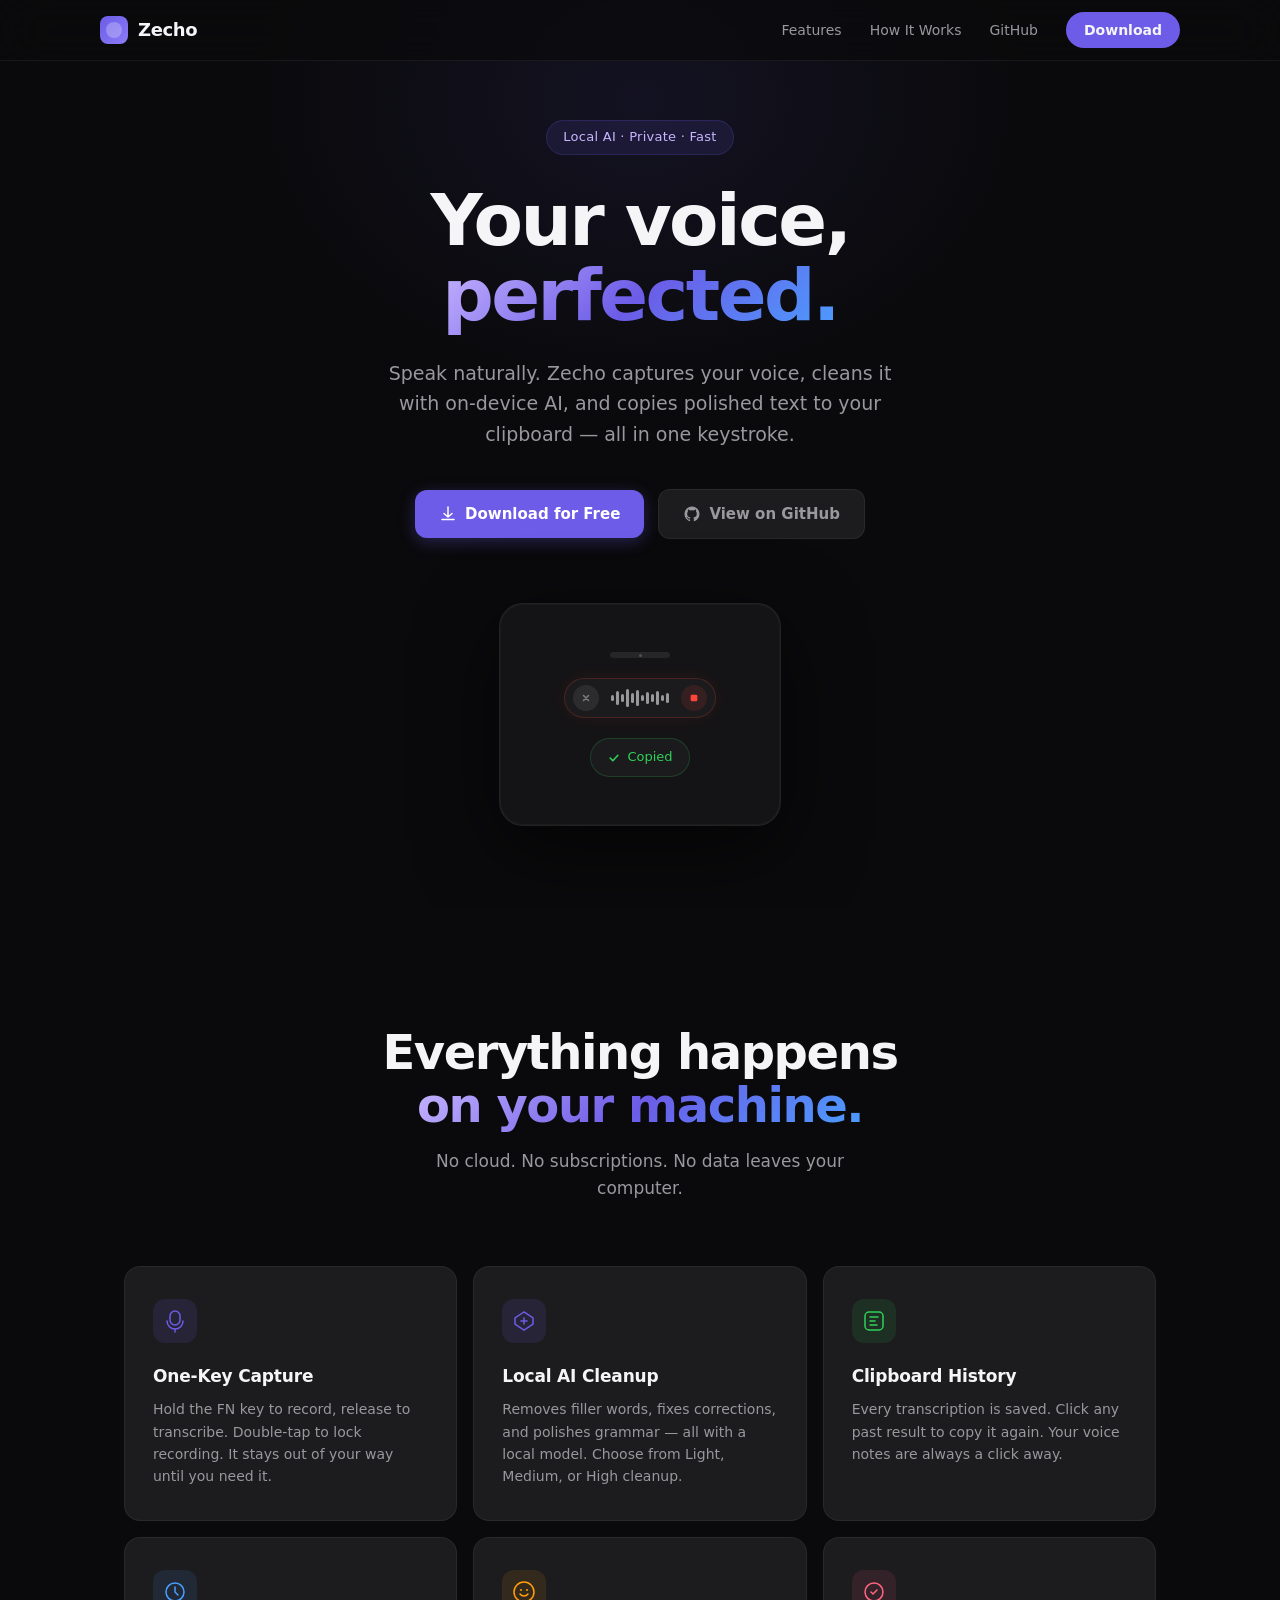
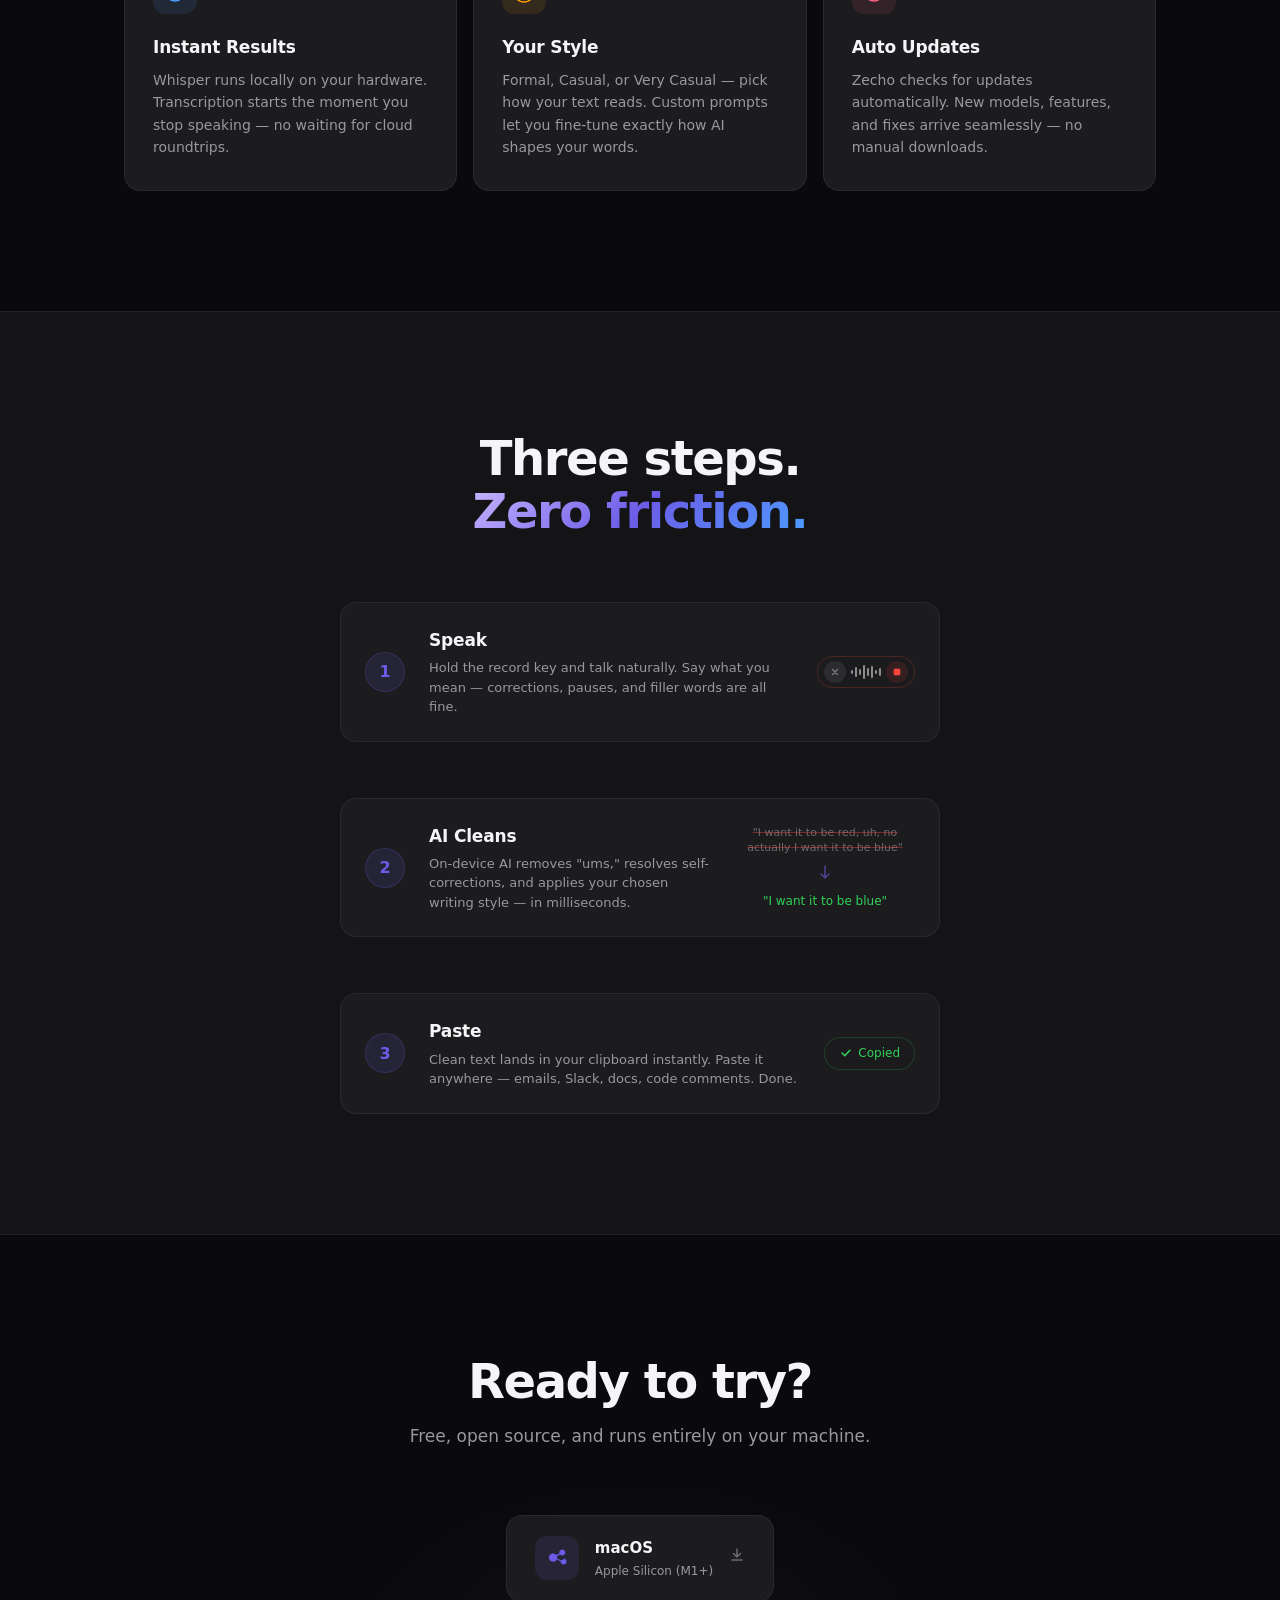
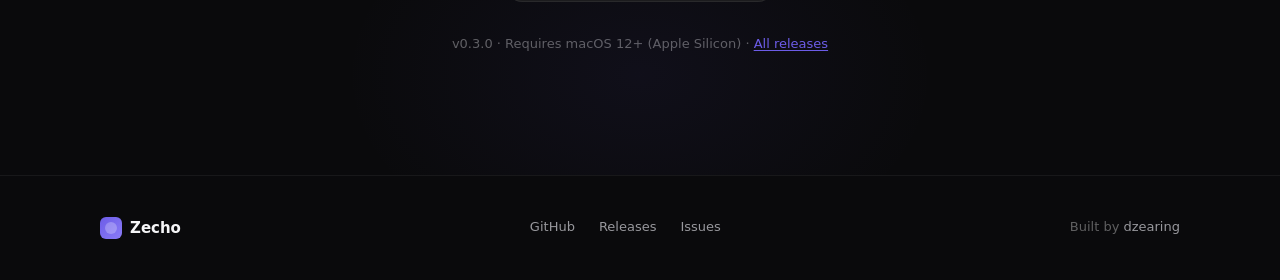
==== docs/index.html @ 51982359 "Update homepage to v0.3.0" ====
<!DOCTYPE html>
<html lang="en">
<head>
  <meta charset="UTF-8" />
  <meta name="viewport" content="width=device-width, initial-scale=1.0" />
  <title>Zecho — Voice to Clipboard, Instantly</title>
  <meta name="description" content="Speak naturally. Zecho captures your voice, cleans it with local AI, and copies polished text to your clipboard — all in one keystroke." />
  <link rel="stylesheet" href="styles.css" />
</head>
<body>
  <!-- ── Nav ── -->
  <nav>
    <div class="nav-inner">
      <a href="#" class="logo">
        <div class="logo-mark"></div>
        <span>Zecho</span>
      </a>
      <div class="nav-links">
        <a href="#features">Features</a>
        <a href="#how-it-works">How It Works</a>
        <a href="https://github.com/dzearing/zecho" target="_blank" rel="noopener">GitHub</a>
        <a href="#download" class="nav-cta">Download</a>
      </div>
    </div>
  </nav>

  <!-- ── Hero ── -->
  <section class="hero">
    <div class="hero-glow"></div>
    <div class="hero-content">
      <div class="badge">Local AI &middot; Private &middot; Fast</div>
      <h1>Your voice,<br /><span class="gradient-text">perfected.</span></h1>
      <p class="hero-sub">
        Speak naturally. Zecho captures your voice, cleans it with on-device AI,
        and copies polished text to your clipboard — all in one keystroke.
      </p>
      <div class="hero-actions">
        <a href="#download" class="btn btn-primary">
          <svg width="18" height="18" viewBox="0 0 18 18" fill="none">
            <path d="M9 2v10m0 0L5 8.5M9 12l4-3.5M3 14.5h12" stroke="currentColor" stroke-width="1.5" stroke-linecap="round" stroke-linejoin="round"/>
          </svg>
          Download for Free
        </a>
        <a href="https://github.com/dzearing/zecho" target="_blank" rel="noopener" class="btn btn-secondary">
          <svg width="18" height="18" viewBox="0 0 18 18" fill="none">
            <path d="M9 1.5C4.86 1.5 1.5 4.86 1.5 9c0 3.31 2.15 6.13 5.13 7.12.37.07.51-.16.51-.36v-1.26c-2.09.45-2.53-1.01-2.53-1.01-.34-.87-.83-1.1-.83-1.1-.68-.46.05-.45.05-.45.75.05 1.15.77 1.15.77.67 1.14 1.75.81 2.17.62.07-.48.26-.81.47-.99-1.67-.19-3.42-.83-3.42-3.71 0-.82.29-1.49.77-2.01-.08-.19-.33-.95.07-1.99 0 0 .63-.2 2.06.77a7.17 7.17 0 013.74 0c1.43-.97 2.06-.77 2.06-.77.4 1.04.15 1.8.07 1.99.48.52.77 1.19.77 2.01 0 2.89-1.76 3.52-3.43 3.71.27.23.51.69.51 1.39v2.07c0 .2.14.43.51.36A7.5 7.5 0 0016.5 9c0-4.14-3.36-7.5-7.5-7.5z" fill="currentColor"/>
          </svg>
          View on GitHub
        </a>
      </div>
    </div>

    <!-- App mockup -->
    <div class="hero-mockup">
      <div class="mockup-window">
        <div class="mockup-content">
          <div class="mockup-pill mockup-idle">
            <div class="mockup-dot"></div>
          </div>
          <div class="mockup-pill mockup-recording">
            <div class="mockup-cancel">
              <svg width="10" height="10" viewBox="0 0 14 14" fill="none">
                <path d="M3.5 3.5L10.5 10.5M10.5 3.5L3.5 10.5" stroke="currentColor" stroke-width="2" stroke-linecap="round"/>
              </svg>
            </div>
            <div class="mockup-waveform">
              <span></span><span></span><span></span><span></span><span></span>
              <span></span><span></span><span></span><span></span><span></span>
              <span></span><span></span>
            </div>
            <div class="mockup-stop">
              <svg width="8" height="8" viewBox="0 0 12 12" fill="none">
                <rect x="1" y="1" width="10" height="10" rx="2" fill="currentColor"/>
              </svg>
            </div>
          </div>
          <div class="mockup-pill mockup-done">
            <svg width="14" height="14" viewBox="0 0 18 18" fill="none">
              <path d="M4 9L7.5 12.5L14 5.5" stroke="currentColor" stroke-width="2" stroke-linecap="round" stroke-linejoin="round"/>
            </svg>
            <span>Copied</span>
          </div>
        </div>
      </div>
    </div>
  </section>

  <!-- ── Features ── -->
  <section class="features" id="features">
    <div class="section-inner">
      <div class="section-header">
        <h2>Everything happens<br /><span class="gradient-text">on your machine.</span></h2>
        <p>No cloud. No subscriptions. No data leaves your computer.</p>
      </div>
      <div class="feature-grid">
        <div class="feature-card">
          <div class="feature-icon">
            <svg width="24" height="24" viewBox="0 0 24 24" fill="none">
              <rect x="7" y="2" width="10" height="14" rx="5" stroke="currentColor" stroke-width="1.5" fill="none"/>
              <path d="M4 12c0 4.42 3.58 8 8 8s8-3.58 8-8" stroke="currentColor" stroke-width="1.5" stroke-linecap="round" fill="none"/>
              <line x1="12" y1="20" x2="12" y2="23" stroke="currentColor" stroke-width="1.5" stroke-linecap="round"/>
            </svg>
          </div>
          <h3>One-Key Capture</h3>
          <p>Hold the FN key to record, release to transcribe. Double-tap to lock recording. It stays out of your way until you need it.</p>
        </div>
        <div class="feature-card">
          <div class="feature-icon accent-purple">
            <svg width="24" height="24" viewBox="0 0 24 24" fill="none">
              <path d="M12 3L3 9v6l9 6 9-6V9l-9-6z" stroke="currentColor" stroke-width="1.5" fill="none"/>
              <path d="M12 15V9M9 12h6" stroke="currentColor" stroke-width="1.5" stroke-linecap="round"/>
            </svg>
          </div>
          <h3>Local AI Cleanup</h3>
          <p>Removes filler words, fixes corrections, and polishes grammar — all with a local model. Choose from Light, Medium, or High cleanup.</p>
        </div>
        <div class="feature-card">
          <div class="feature-icon accent-green">
            <svg width="24" height="24" viewBox="0 0 24 24" fill="none">
              <rect x="3" y="3" width="18" height="18" rx="4" stroke="currentColor" stroke-width="1.5" fill="none"/>
              <path d="M8 8h8M8 12h5M8 16h7" stroke="currentColor" stroke-width="1.5" stroke-linecap="round"/>
            </svg>
          </div>
          <h3>Clipboard History</h3>
          <p>Every transcription is saved. Click any past result to copy it again. Your voice notes are always a click away.</p>
        </div>
        <div class="feature-card">
          <div class="feature-icon accent-blue">
            <svg width="24" height="24" viewBox="0 0 24 24" fill="none">
              <circle cx="12" cy="12" r="9" stroke="currentColor" stroke-width="1.5" fill="none"/>
              <path d="M12 7v5l3 3" stroke="currentColor" stroke-width="1.5" stroke-linecap="round"/>
            </svg>
          </div>
          <h3>Instant Results</h3>
          <p>Whisper runs locally on your hardware. Transcription starts the moment you stop speaking — no waiting for cloud roundtrips.</p>
        </div>
        <div class="feature-card">
          <div class="feature-icon accent-orange">
            <svg width="24" height="24" viewBox="0 0 24 24" fill="none">
              <path d="M12 2C6.48 2 2 6.48 2 12s4.48 10 10 10 10-4.48 10-10S17.52 2 12 2z" stroke="currentColor" stroke-width="1.5" fill="none"/>
              <path d="M8 14s1.5 2 4 2 4-2 4-2" stroke="currentColor" stroke-width="1.5" stroke-linecap="round"/>
              <circle cx="9" cy="10" r="1" fill="currentColor"/>
              <circle cx="15" cy="10" r="1" fill="currentColor"/>
            </svg>
          </div>
          <h3>Your Style</h3>
          <p>Formal, Casual, or Very Casual — pick how your text reads. Custom prompts let you fine-tune exactly how AI shapes your words.</p>
        </div>
        <div class="feature-card">
          <div class="feature-icon accent-pink">
            <svg width="24" height="24" viewBox="0 0 24 24" fill="none">
              <path d="M21 12a9 9 0 11-18 0 9 9 0 0118 0z" stroke="currentColor" stroke-width="1.5" fill="none"/>
              <path d="M9 12l2 2 4-4" stroke="currentColor" stroke-width="1.5" stroke-linecap="round" stroke-linejoin="round"/>
            </svg>
          </div>
          <h3>Auto Updates</h3>
          <p>Zecho checks for updates automatically. New models, features, and fixes arrive seamlessly — no manual downloads.</p>
        </div>
      </div>
    </div>
  </section>

  <!-- ── How It Works ── -->
  <section class="how-it-works" id="how-it-works">
    <div class="section-inner">
      <div class="section-header">
        <h2>Three steps.<br /><span class="gradient-text">Zero friction.</span></h2>
      </div>
      <div class="steps">
        <div class="step">
          <div class="step-number">1</div>
          <div class="step-content">
            <h3>Speak</h3>
            <p>Hold the record key and talk naturally. Say what you mean — corrections, pauses, and filler words are all fine.</p>
          </div>
          <div class="step-visual">
            <div class="step-pill recording">
              <div class="step-cancel-btn">
                <svg width="10" height="10" viewBox="0 0 14 14" fill="none">
                  <path d="M3.5 3.5L10.5 10.5M10.5 3.5L3.5 10.5" stroke="currentColor" stroke-width="2" stroke-linecap="round"/>
                </svg>
              </div>
              <div class="step-bars">
                <span></span><span></span><span></span><span></span><span></span>
                <span></span><span></span><span></span>
              </div>
              <div class="step-stop-btn">
                <svg width="8" height="8" viewBox="0 0 12 12" fill="none">
                  <rect x="1" y="1" width="10" height="10" rx="2" fill="currentColor"/>
                </svg>
              </div>
            </div>
          </div>
        </div>

        <div class="step-connector">
          <svg width="24" height="48" viewBox="0 0 24 48" fill="none">
            <path d="M12 0v48" stroke="url(#grad-connector)" stroke-width="1.5" stroke-dasharray="4 4"/>
            <defs>
              <linearGradient id="grad-connector" x1="12" y1="0" x2="12" y2="48">
                <stop offset="0%" stop-color="#6c5ce7" stop-opacity="0.6"/>
                <stop offset="100%" stop-color="#6c5ce7" stop-opacity="0.1"/>
              </linearGradient>
            </defs>
          </svg>
        </div>

        <div class="step">
          <div class="step-number">2</div>
          <div class="step-content">
            <h3>AI Cleans</h3>
            <p>On-device AI removes "ums," resolves self-corrections, and applies your chosen writing style — in milliseconds.</p>
          </div>
          <div class="step-visual">
            <div class="step-transform">
              <div class="step-before">"I want it to be red, uh, no actually I want it to be blue"</div>
              <div class="step-arrow">
                <svg width="16" height="16" viewBox="0 0 16 16" fill="none">
                  <path d="M8 2v12m0 0l4-4m-4 4L4 10" stroke="currentColor" stroke-width="1.5" stroke-linecap="round" stroke-linejoin="round"/>
                </svg>
              </div>
              <div class="step-after">"I want it to be blue"</div>
            </div>
          </div>
        </div>

        <div class="step-connector">
          <svg width="24" height="48" viewBox="0 0 24 48" fill="none">
            <path d="M12 0v48" stroke="url(#grad-connector2)" stroke-width="1.5" stroke-dasharray="4 4"/>
            <defs>
              <linearGradient id="grad-connector2" x1="12" y1="0" x2="12" y2="48">
                <stop offset="0%" stop-color="#6c5ce7" stop-opacity="0.6"/>
                <stop offset="100%" stop-color="#6c5ce7" stop-opacity="0.1"/>
              </linearGradient>
            </defs>
          </svg>
        </div>

        <div class="step">
          <div class="step-number">3</div>
          <div class="step-content">
            <h3>Paste</h3>
            <p>Clean text lands in your clipboard instantly. Paste it anywhere — emails, Slack, docs, code comments. Done.</p>
          </div>
          <div class="step-visual">
            <div class="step-pill done">
              <svg width="14" height="14" viewBox="0 0 18 18" fill="none">
                <path d="M4 9L7.5 12.5L14 5.5" stroke="currentColor" stroke-width="2" stroke-linecap="round" stroke-linejoin="round"/>
              </svg>
              <span>Copied</span>
            </div>
          </div>
        </div>
      </div>
    </div>
  </section>

  <!-- ── Download ── -->
  <section class="download" id="download">
    <div class="section-inner">
      <div class="download-glow"></div>
      <div class="section-header">
        <h2>Ready to try?</h2>
        <p>Free, open source, and runs entirely on your machine.</p>
      </div>
      <div class="download-cards">
        <a href="https://github.com/dzearing/zecho/releases/download/v0.3.0/Zecho_0.3.0_aarch64.dmg" class="download-card">
          <div class="download-icon">
            <svg width="32" height="32" viewBox="0 0 32 32" fill="none">
              <path d="M22.5 17.5c-.87 0-1.65.37-2.2.96l-4.15-2.08c.05-.25.08-.5.08-.76 0-.45-.08-.88-.22-1.28l3.16-1.81c.55.53 1.3.85 2.13.85 1.66 0 3-1.34 3-3s-1.34-3-3-3-3 1.34-3 3c0 .31.05.61.14.89l-3.17 1.82c-.75-.98-1.93-1.61-3.27-1.61-2.27 0-4.12 1.85-4.12 4.12s1.85 4.12 4.12 4.12c1.64 0 3.05-.96 3.72-2.34l3.86 1.93c-.01.09-.01.18-.01.28 0 1.66 1.34 3 3 3s3-1.34 3-3-1.34-3.19-3-3.19z" fill="currentColor"/>
            </svg>
          </div>
          <div class="download-info">
            <strong>macOS</strong>
            <span>Apple Silicon (M1+)</span>
          </div>
          <div class="download-action">
            <svg width="16" height="16" viewBox="0 0 16 16" fill="none">
              <path d="M8 2v8m0 0L4.5 6.5M8 10l3.5-3.5M3 13h10" stroke="currentColor" stroke-width="1.5" stroke-linecap="round" stroke-linejoin="round"/>
            </svg>
          </div>
        </a>
      </div>
      <p class="download-note">
        v0.3.0 &middot; Requires macOS 12+ (Apple Silicon) &middot;
        <a href="https://github.com/dzearing/zecho/releases">All releases</a>
      </p>
    </div>
  </section>

  <!-- ── Footer ── -->
  <footer>
    <div class="footer-inner">
      <div class="footer-brand">
        <div class="logo-mark small"></div>
        <span>Zecho</span>
      </div>
      <div class="footer-links">
        <a href="https://github.com/dzearing/zecho" target="_blank" rel="noopener">GitHub</a>
        <a href="https://github.com/dzearing/zecho/releases" target="_blank" rel="noopener">Releases</a>
        <a href="https://github.com/dzearing/zecho/issues" target="_blank" rel="noopener">Issues</a>
      </div>
      <p class="footer-copy">Built by <a href="https://github.com/dzearing" target="_blank" rel="noopener">dzearing</a></p>
    </div>
  </footer>

  <script src="main.js"></script>
</body>
</html>
---- docs/styles.css ----
/* ── Reset & Tokens ── */

*, *::before, *::after {
  margin: 0;
  padding: 0;
  box-sizing: border-box;
}

:root {
  --bg: #0a0a0c;
  --bg-surface: #141416;
  --bg-card: #1c1c1e;
  --bg-card-hover: #242426;
  --text: #f5f5f7;
  --text-secondary: #98989d;
  --text-dim: rgba(255, 255, 255, 0.35);
  --accent: #6c5ce7;
  --accent-light: rgba(108, 92, 231, 0.12);
  --accent-glow: rgba(108, 92, 231, 0.25);
  --blue: #4a9eff;
  --green: #30d158;
  --red: #ff453a;
  --orange: #ff9f0a;
  --pink: #ff6482;
  --border: rgba(255, 255, 255, 0.06);
  --border-accent: rgba(108, 92, 231, 0.2);
  --radius: 16px;
  --radius-sm: 10px;
  --radius-lg: 24px;
  --max-width: 1080px;
  --font: -apple-system, BlinkMacSystemFont, "SF Pro Display", "SF Pro Text", "Helvetica Neue", system-ui, sans-serif;
}

html {
  scroll-behavior: smooth;
  -webkit-font-smoothing: antialiased;
  -moz-osx-font-smoothing: grayscale;
}

body {
  background: var(--bg);
  color: var(--text);
  font-family: var(--font);
  line-height: 1.6;
  overflow-x: hidden;
}

a {
  color: inherit;
  text-decoration: none;
}

/* ── Nav ── */

nav {
  position: fixed;
  top: 0;
  left: 0;
  right: 0;
  z-index: 100;
  padding: 0 24px;
  background: rgba(10, 10, 12, 0.7);
  backdrop-filter: blur(24px);
  -webkit-backdrop-filter: blur(24px);
  border-bottom: 1px solid var(--border);
}

.nav-inner {
  max-width: var(--max-width);
  margin: 0 auto;
  display: flex;
  align-items: center;
  justify-content: space-between;
  height: 60px;
}

.logo {
  display: flex;
  align-items: center;
  gap: 10px;
  font-size: 18px;
  font-weight: 700;
  letter-spacing: -0.02em;
}

.logo-mark {
  width: 28px;
  height: 28px;
  border-radius: 8px;
  background: linear-gradient(135deg, var(--accent), #8b7cf7);
  position: relative;
  overflow: hidden;
}

.logo-mark::after {
  content: "";
  position: absolute;
  inset: 6px;
  border-radius: 50%;
  background: rgba(255, 255, 255, 0.25);
}

.logo-mark.small {
  width: 22px;
  height: 22px;
  border-radius: 6px;
}

.logo-mark.small::after {
  inset: 5px;
}

.nav-links {
  display: flex;
  align-items: center;
  gap: 28px;
}

.nav-links a {
  font-size: 14px;
  font-weight: 500;
  color: var(--text-secondary);
  transition: color 0.15s ease;
}

.nav-links a:hover {
  color: var(--text);
}

.nav-cta {
  background: var(--accent);
  color: var(--text) !important;
  padding: 7px 18px;
  border-radius: 20px;
  font-weight: 600 !important;
  transition: background 0.15s ease, transform 0.15s ease !important;
}

.nav-cta:hover {
  background: #7d6ef0 !important;
  transform: translateY(-1px);
}

/* ── Hero ── */

.hero {
  position: relative;
  min-height: 100vh;
  display: flex;
  flex-direction: column;
  align-items: center;
  justify-content: center;
  padding: 120px 24px 80px;
  text-align: center;
  overflow: hidden;
}

.hero-glow {
  position: absolute;
  top: -200px;
  left: 50%;
  transform: translateX(-50%);
  width: 800px;
  height: 600px;
  background: radial-gradient(ellipse, var(--accent-glow) 0%, transparent 70%);
  opacity: 0.4;
  pointer-events: none;
  animation: glowPulse 6s ease-in-out infinite;
}

@keyframes glowPulse {
  0%, 100% { opacity: 0.4; transform: translateX(-50%) scale(1); }
  50% { opacity: 0.55; transform: translateX(-50%) scale(1.05); }
}

.hero-content {
  position: relative;
  z-index: 1;
  max-width: 680px;
}

.badge {
  display: inline-block;
  padding: 6px 16px;
  background: var(--accent-light);
  border: 1px solid var(--border-accent);
  border-radius: 20px;
  font-size: 13px;
  font-weight: 500;
  color: #c8b6ff;
  letter-spacing: 0.02em;
  margin-bottom: 28px;
}

.hero h1 {
  font-size: clamp(48px, 8vw, 72px);
  font-weight: 750;
  line-height: 1.05;
  letter-spacing: -0.035em;
  margin-bottom: 24px;
}

.gradient-text {
  background: linear-gradient(135deg, #c8b6ff 0%, var(--accent) 50%, var(--blue) 100%);
  -webkit-background-clip: text;
  background-clip: text;
  -webkit-text-fill-color: transparent;
}

.hero-sub {
  font-size: 19px;
  line-height: 1.6;
  color: var(--text-secondary);
  max-width: 520px;
  margin: 0 auto 40px;
}

.hero-actions {
  display: flex;
  align-items: center;
  justify-content: center;
  gap: 14px;
  flex-wrap: wrap;
}

/* ── Buttons ── */

.btn {
  display: inline-flex;
  align-items: center;
  gap: 8px;
  padding: 12px 24px;
  border-radius: 12px;
  font-size: 15px;
  font-weight: 600;
  transition: all 0.2s ease;
  cursor: pointer;
}

.btn-primary {
  background: var(--accent);
  color: #fff;
  box-shadow: 0 4px 16px rgba(108, 92, 231, 0.3);
}

.btn-primary:hover {
  background: #7d6ef0;
  box-shadow: 0 6px 24px rgba(108, 92, 231, 0.4);
  transform: translateY(-2px);
}

.btn-secondary {
  background: var(--bg-card);
  border: 1px solid var(--border);
  color: var(--text-secondary);
}

.btn-secondary:hover {
  background: var(--bg-card-hover);
  color: var(--text);
  border-color: rgba(255, 255, 255, 0.12);
  transform: translateY(-2px);
}

/* ── Hero Mockup ── */

.hero-mockup {
  position: relative;
  z-index: 1;
  margin-top: 64px;
  perspective: 1000px;
}

.mockup-window {
  background: var(--bg-surface);
  border: 1px solid var(--border);
  border-radius: var(--radius-lg);
  padding: 48px 64px;
  box-shadow: 0 24px 80px rgba(0, 0, 0, 0.6), 0 0 0 1px rgba(255, 255, 255, 0.03) inset;
  max-width: 480px;
  margin: 0 auto;
}

.mockup-content {
  display: flex;
  flex-direction: column;
  align-items: center;
  gap: 20px;
}

.mockup-pill {
  display: flex;
  align-items: center;
  border-radius: 22px;
  transition: all 0.3s ease;
}

.mockup-idle {
  width: 60px;
  height: 6px;
  background: rgba(255, 255, 255, 0.08);
  border-radius: 3px;
  justify-content: center;
}

.mockup-dot {
  width: 3px;
  height: 3px;
  border-radius: 50%;
  background: rgba(255, 255, 255, 0.2);
}

.mockup-recording {
  background: rgba(28, 28, 30, 0.95);
  border: 1px solid rgba(255, 69, 58, 0.2);
  padding: 6px 8px;
  gap: 8px;
  box-shadow: 0 0 20px rgba(255, 69, 58, 0.08);
}

.mockup-cancel {
  width: 26px;
  height: 26px;
  border-radius: 50%;
  background: rgba(255, 255, 255, 0.08);
  display: flex;
  align-items: center;
  justify-content: center;
  color: rgba(255, 255, 255, 0.4);
  flex-shrink: 0;
}

.mockup-waveform {
  display: flex;
  align-items: center;
  gap: 2px;
  height: 20px;
  padding: 0 4px;
}

.mockup-waveform span {
  display: block;
  width: 3px;
  border-radius: 1.5px;
  background: rgba(255, 255, 255, 0.55);
  animation: wave 1.2s ease-in-out infinite;
}

.mockup-waveform span:nth-child(1) { height: 6px; animation-delay: 0s; }
.mockup-waveform span:nth-child(2) { height: 14px; animation-delay: 0.1s; }
.mockup-waveform span:nth-child(3) { height: 8px; animation-delay: 0.2s; }
.mockup-waveform span:nth-child(4) { height: 18px; animation-delay: 0.15s; }
.mockup-waveform span:nth-child(5) { height: 10px; animation-delay: 0.25s; }
.mockup-waveform span:nth-child(6) { height: 16px; animation-delay: 0.05s; }
.mockup-waveform span:nth-child(7) { height: 6px; animation-delay: 0.3s; }
.mockup-waveform span:nth-child(8) { height: 12px; animation-delay: 0.12s; }
.mockup-waveform span:nth-child(9) { height: 8px; animation-delay: 0.22s; }
.mockup-waveform span:nth-child(10) { height: 14px; animation-delay: 0.08s; }
.mockup-waveform span:nth-child(11) { height: 6px; animation-delay: 0.28s; }
.mockup-waveform span:nth-child(12) { height: 10px; animation-delay: 0.18s; }

@keyframes wave {
  0%, 100% { transform: scaleY(1); }
  50% { transform: scaleY(0.4); }
}

.mockup-stop {
  width: 26px;
  height: 26px;
  border-radius: 50%;
  background: rgba(255, 69, 58, 0.12);
  display: flex;
  align-items: center;
  justify-content: center;
  color: var(--red);
  flex-shrink: 0;
}

.mockup-done {
  background: rgba(28, 28, 30, 0.95);
  border: 1px solid rgba(48, 209, 88, 0.2);
  padding: 8px 16px;
  gap: 6px;
  color: var(--green);
  font-size: 13px;
  font-weight: 500;
}

/* ── Sections ── */

.section-inner {
  max-width: var(--max-width);
  margin: 0 auto;
  padding: 0 24px;
}

.section-header {
  text-align: center;
  margin-bottom: 64px;
}

.section-header h2 {
  font-size: clamp(32px, 5vw, 48px);
  font-weight: 700;
  line-height: 1.1;
  letter-spacing: -0.03em;
  margin-bottom: 16px;
}

.section-header p {
  font-size: 17px;
  color: var(--text-secondary);
  max-width: 480px;
  margin: 0 auto;
}

/* ── Features ── */

.features {
  padding: 120px 0;
  position: relative;
}

.feature-grid {
  display: grid;
  grid-template-columns: repeat(3, 1fr);
  gap: 16px;
}

.feature-card {
  background: var(--bg-card);
  border: 1px solid var(--border);
  border-radius: var(--radius);
  padding: 32px 28px;
  transition: all 0.25s ease;
}

.feature-card:hover {
  background: var(--bg-card-hover);
  border-color: rgba(255, 255, 255, 0.1);
  transform: translateY(-4px);
  box-shadow: 0 12px 40px rgba(0, 0, 0, 0.3);
}

.feature-icon {
  width: 44px;
  height: 44px;
  border-radius: 12px;
  background: var(--accent-light);
  display: flex;
  align-items: center;
  justify-content: center;
  color: var(--accent);
  margin-bottom: 20px;
}

.feature-icon.accent-blue { background: rgba(74, 158, 255, 0.1); color: var(--blue); }
.feature-icon.accent-green { background: rgba(48, 209, 88, 0.1); color: var(--green); }
.feature-icon.accent-orange { background: rgba(255, 159, 10, 0.1); color: var(--orange); }
.feature-icon.accent-pink { background: rgba(255, 100, 130, 0.1); color: var(--pink); }
.feature-icon.accent-purple { background: var(--accent-light); color: var(--accent); }

.feature-card h3 {
  font-size: 17px;
  font-weight: 650;
  letter-spacing: -0.01em;
  margin-bottom: 8px;
}

.feature-card p {
  font-size: 14px;
  line-height: 1.6;
  color: var(--text-secondary);
}

/* ── How It Works ── */

.how-it-works {
  padding: 120px 0;
  background: var(--bg-surface);
  border-top: 1px solid var(--border);
  border-bottom: 1px solid var(--border);
}

.steps {
  max-width: 600px;
  margin: 0 auto;
  display: flex;
  flex-direction: column;
  align-items: center;
}

.step {
  display: grid;
  grid-template-columns: auto 1fr auto;
  gap: 24px;
  align-items: center;
  width: 100%;
  padding: 24px;
  background: var(--bg-card);
  border: 1px solid var(--border);
  border-radius: var(--radius);
}

.step-connector {
  display: flex;
  justify-content: center;
  padding: 4px 0;
}

.step-number {
  width: 40px;
  height: 40px;
  border-radius: 50%;
  background: var(--accent-light);
  border: 1px solid var(--border-accent);
  display: flex;
  align-items: center;
  justify-content: center;
  font-size: 16px;
  font-weight: 700;
  color: var(--accent);
  flex-shrink: 0;
}

.step-content h3 {
  font-size: 17px;
  font-weight: 650;
  letter-spacing: -0.01em;
  margin-bottom: 4px;
}

.step-content p {
  font-size: 13px;
  color: var(--text-secondary);
  line-height: 1.5;
}

.step-visual {
  flex-shrink: 0;
}

.step-pill {
  display: flex;
  align-items: center;
  border-radius: 18px;
  font-size: 12px;
  font-weight: 500;
}

.step-pill.recording {
  background: rgba(28, 28, 30, 0.95);
  border: 1px solid rgba(255, 69, 58, 0.2);
  padding: 4px 6px;
  gap: 5px;
}

.step-cancel-btn {
  width: 22px;
  height: 22px;
  border-radius: 50%;
  background: rgba(255, 255, 255, 0.08);
  display: flex;
  align-items: center;
  justify-content: center;
  color: rgba(255, 255, 255, 0.35);
}

.step-bars {
  display: flex;
  align-items: center;
  gap: 2px;
  height: 16px;
}

.step-bars span {
  width: 2px;
  border-radius: 1px;
  background: rgba(255, 255, 255, 0.5);
  animation: wave 1.2s ease-in-out infinite;
}

.step-bars span:nth-child(1) { height: 4px; animation-delay: 0s; }
.step-bars span:nth-child(2) { height: 10px; animation-delay: 0.1s; }
.step-bars span:nth-child(3) { height: 6px; animation-delay: 0.2s; }
.step-bars span:nth-child(4) { height: 14px; animation-delay: 0.15s; }
.step-bars span:nth-child(5) { height: 8px; animation-delay: 0.25s; }
.step-bars span:nth-child(6) { height: 12px; animation-delay: 0.05s; }
.step-bars span:nth-child(7) { height: 4px; animation-delay: 0.3s; }
.step-bars span:nth-child(8) { height: 8px; animation-delay: 0.12s; }

.step-stop-btn {
  width: 22px;
  height: 22px;
  border-radius: 50%;
  background: rgba(255, 69, 58, 0.12);
  display: flex;
  align-items: center;
  justify-content: center;
  color: var(--red);
}

.step-pill.done {
  background: rgba(28, 28, 30, 0.95);
  border: 1px solid rgba(48, 209, 88, 0.2);
  padding: 6px 14px;
  gap: 5px;
  color: var(--green);
}

.step-transform {
  display: flex;
  flex-direction: column;
  align-items: center;
  gap: 6px;
  max-width: 180px;
}

.step-before {
  font-size: 11px;
  color: var(--text-dim);
  text-decoration: line-through;
  text-decoration-color: rgba(255, 69, 58, 0.4);
  line-height: 1.4;
  text-align: center;
}

.step-arrow {
  color: var(--accent);
  opacity: 0.6;
}

.step-after {
  font-size: 12px;
  color: var(--green);
  font-weight: 500;
  text-align: center;
  line-height: 1.4;
}

/* ── Download ── */

.download {
  padding: 120px 0;
  position: relative;
  overflow: hidden;
}

.download-glow {
  position: absolute;
  bottom: -100px;
  left: 50%;
  transform: translateX(-50%);
  width: 600px;
  height: 400px;
  background: radial-gradient(ellipse, var(--accent-glow) 0%, transparent 70%);
  opacity: 0.25;
  pointer-events: none;
}

.download-cards {
  display: flex;
  justify-content: center;
  gap: 16px;
  flex-wrap: wrap;
  margin-bottom: 32px;
}

.download-card {
  display: flex;
  align-items: center;
  gap: 16px;
  padding: 20px 28px;
  background: var(--bg-card);
  border: 1px solid var(--border);
  border-radius: var(--radius);
  min-width: 240px;
  transition: all 0.25s ease;
  cursor: pointer;
}

.download-card:hover {
  background: var(--bg-card-hover);
  border-color: var(--border-accent);
  transform: translateY(-3px);
  box-shadow: 0 8px 32px rgba(108, 92, 231, 0.12);
}

.download-icon {
  width: 44px;
  height: 44px;
  border-radius: 12px;
  background: var(--accent-light);
  display: flex;
  align-items: center;
  justify-content: center;
  color: var(--accent);
  flex-shrink: 0;
}

.download-info {
  display: flex;
  flex-direction: column;
  gap: 2px;
}

.download-info strong {
  font-size: 15px;
  font-weight: 650;
}

.download-info span {
  font-size: 12px;
  color: var(--text-secondary);
}

.download-action {
  color: var(--text-dim);
  margin-left: auto;
}

.download-note {
  text-align: center;
  font-size: 13px;
  color: var(--text-dim);
}

.download-note a {
  color: var(--accent);
  text-decoration: underline;
  text-underline-offset: 2px;
}

/* ── Footer ── */

footer {
  padding: 40px 24px;
  border-top: 1px solid var(--border);
}

.footer-inner {
  max-width: var(--max-width);
  margin: 0 auto;
  display: flex;
  align-items: center;
  justify-content: space-between;
}

.footer-brand {
  display: flex;
  align-items: center;
  gap: 8px;
  font-weight: 600;
  font-size: 15px;
}

.footer-links {
  display: flex;
  gap: 24px;
}

.footer-links a {
  font-size: 13px;
  color: var(--text-secondary);
  transition: color 0.15s ease;
}

.footer-links a:hover {
  color: var(--text);
}

.footer-copy {
  font-size: 13px;
  color: var(--text-dim);
}

.footer-copy a {
  color: var(--text-secondary);
  transition: color 0.15s ease;
}

.footer-copy a:hover {
  color: var(--text);
}

/* ── Responsive ── */

@media (max-width: 768px) {
  .feature-grid {
    grid-template-columns: 1fr;
  }

  .step {
    grid-template-columns: auto 1fr;
    gap: 16px;
  }

  .step-visual {
    grid-column: 1 / -1;
    display: flex;
    justify-content: center;
  }

  .nav-links a:not(.nav-cta) {
    display: none;
  }

  .footer-inner {
    flex-direction: column;
    gap: 20px;
    text-align: center;
  }

  .download-cards {
    flex-direction: column;
    align-items: center;
  }

  .download-card {
    width: 100%;
    max-width: 320px;
  }
}

@media (max-width: 480px) {
  .hero h1 {
    font-size: 40px;
  }

  .hero-sub {
    font-size: 16px;
  }

  .hero-actions {
    flex-direction: column;
    width: 100%;
  }

  .btn {
    width: 100%;
    justify-content: center;
  }
}
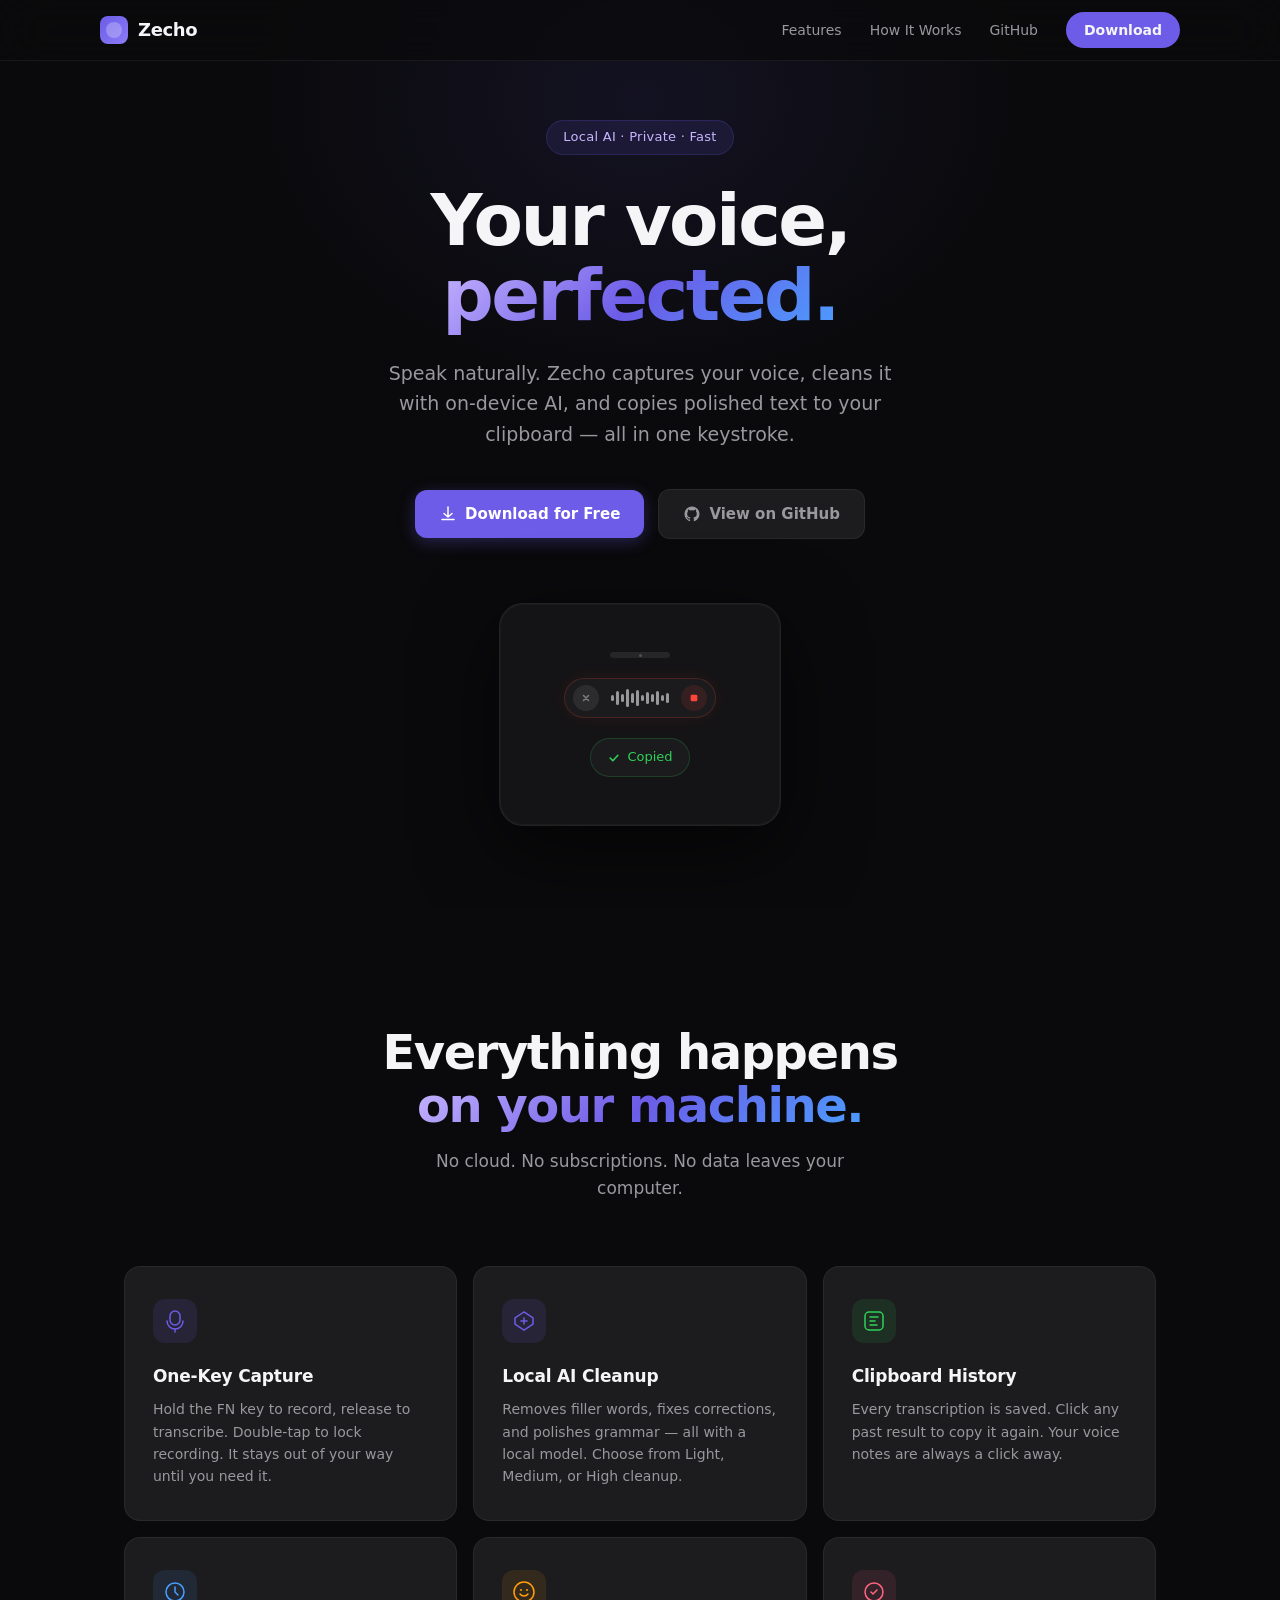
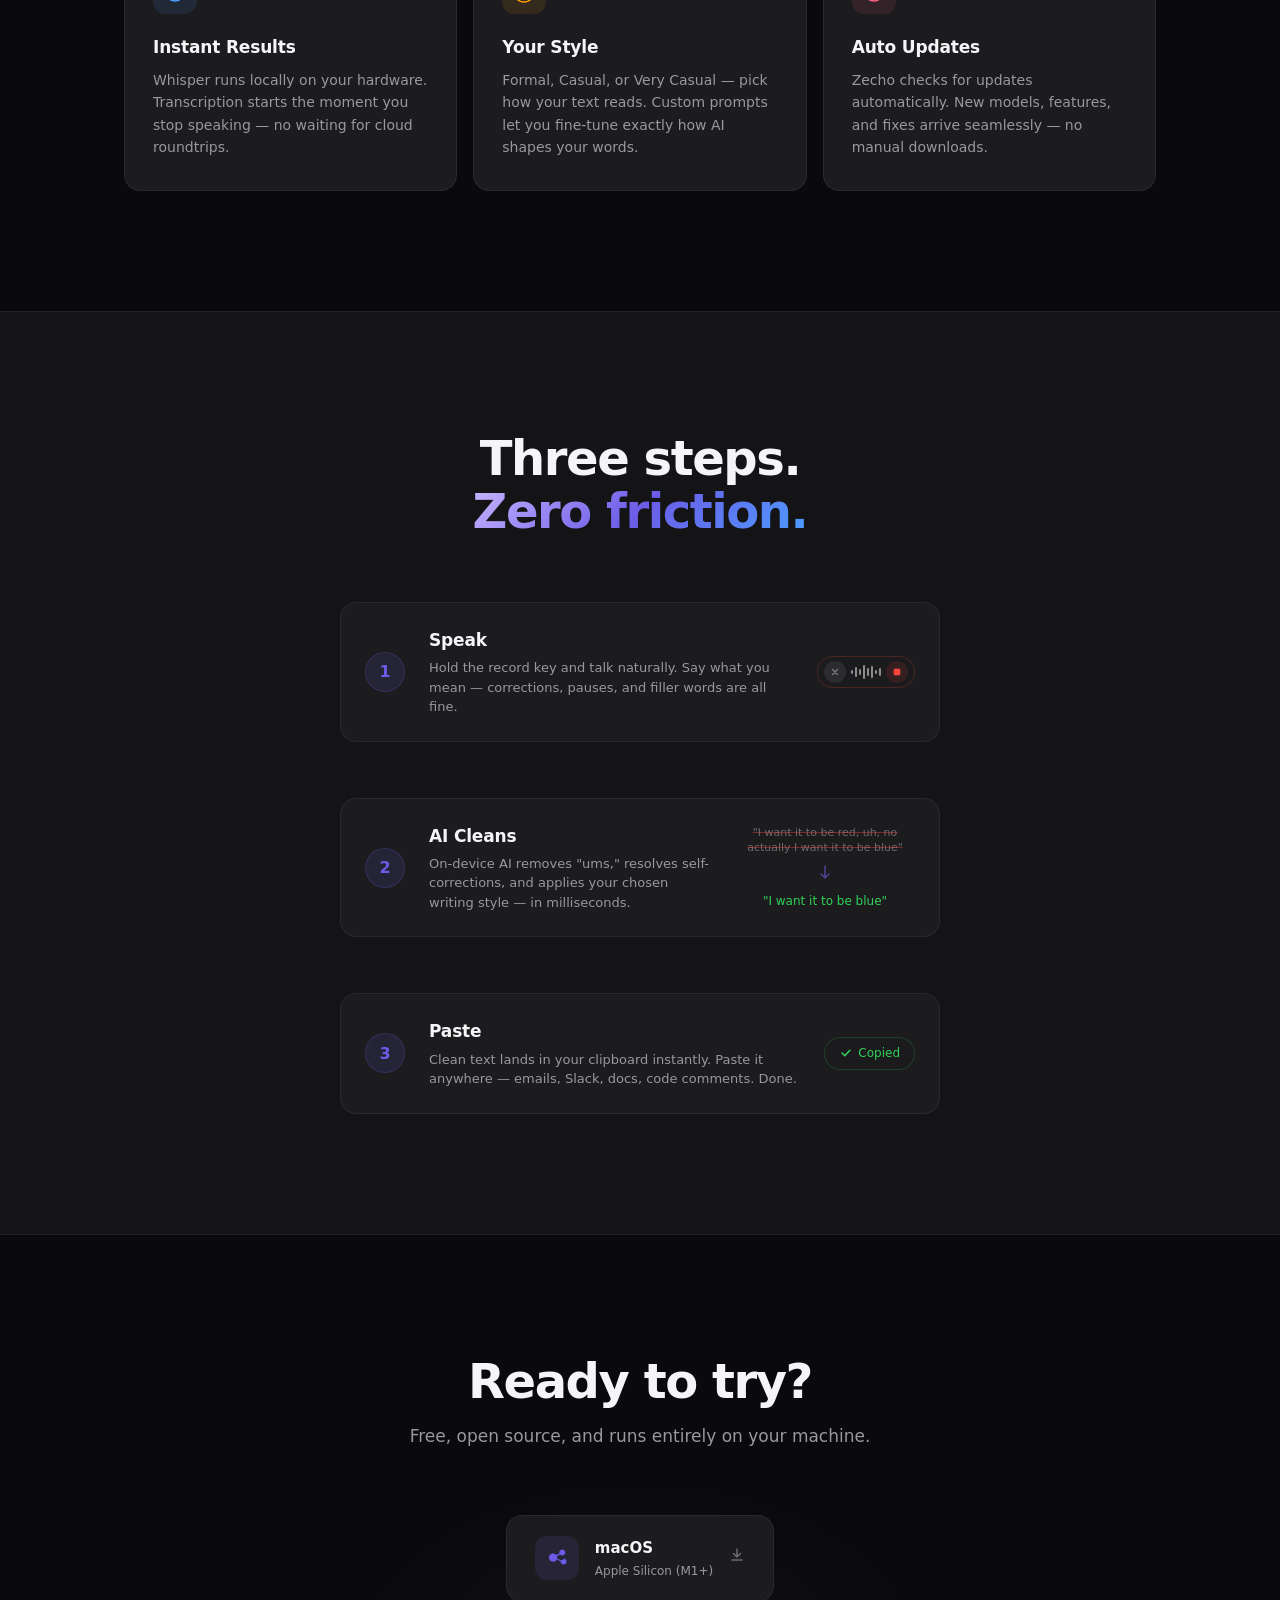
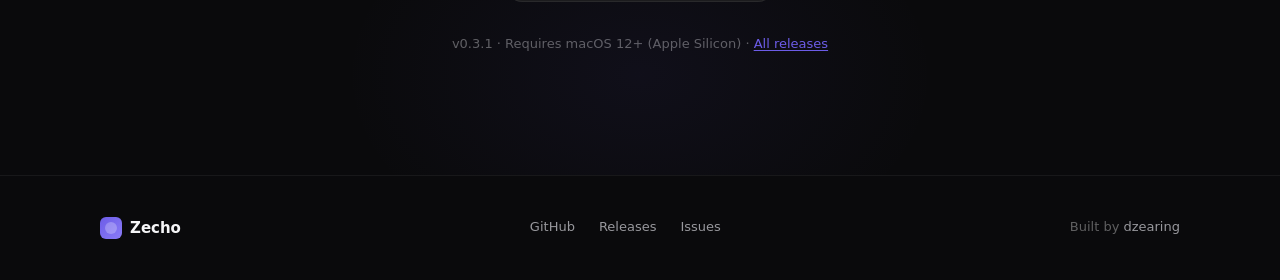
==== commit 0c6e3b52: "Update homepage to v0.3.1" ====
--- a/docs/index.html
+++ b/docs/index.html
@@ -264,7 +264,7 @@
         <p>Free, open source, and runs entirely on your machine.</p>
       </div>
       <div class="download-cards">
-        <a href="https://github.com/dzearing/zecho/releases/download/v0.3.0/Zecho_0.3.0_aarch64.dmg" class="download-card">
+        <a href="https://github.com/dzearing/zecho/releases/download/v0.3.1/Zecho_0.3.1_aarch64.dmg" class="download-card">
           <div class="download-icon">
             <svg width="32" height="32" viewBox="0 0 32 32" fill="none">
               <path d="M22.5 17.5c-.87 0-1.65.37-2.2.96l-4.15-2.08c.05-.25.08-.5.08-.76 0-.45-.08-.88-.22-1.28l3.16-1.81c.55.53 1.3.85 2.13.85 1.66 0 3-1.34 3-3s-1.34-3-3-3-3 1.34-3 3c0 .31.05.61.14.89l-3.17 1.82c-.75-.98-1.93-1.61-3.27-1.61-2.27 0-4.12 1.85-4.12 4.12s1.85 4.12 4.12 4.12c1.64 0 3.05-.96 3.72-2.34l3.86 1.93c-.01.09-.01.18-.01.28 0 1.66 1.34 3 3 3s3-1.34 3-3-1.34-3.19-3-3.19z" fill="currentColor"/>
@@ -282,7 +282,7 @@
         </a>
       </div>
       <p class="download-note">
-        v0.3.0 &middot; Requires macOS 12+ (Apple Silicon) &middot;
+        v0.3.1 &middot; Requires macOS 12+ (Apple Silicon) &middot;
         <a href="https://github.com/dzearing/zecho/releases">All releases</a>
       </p>
     </div>
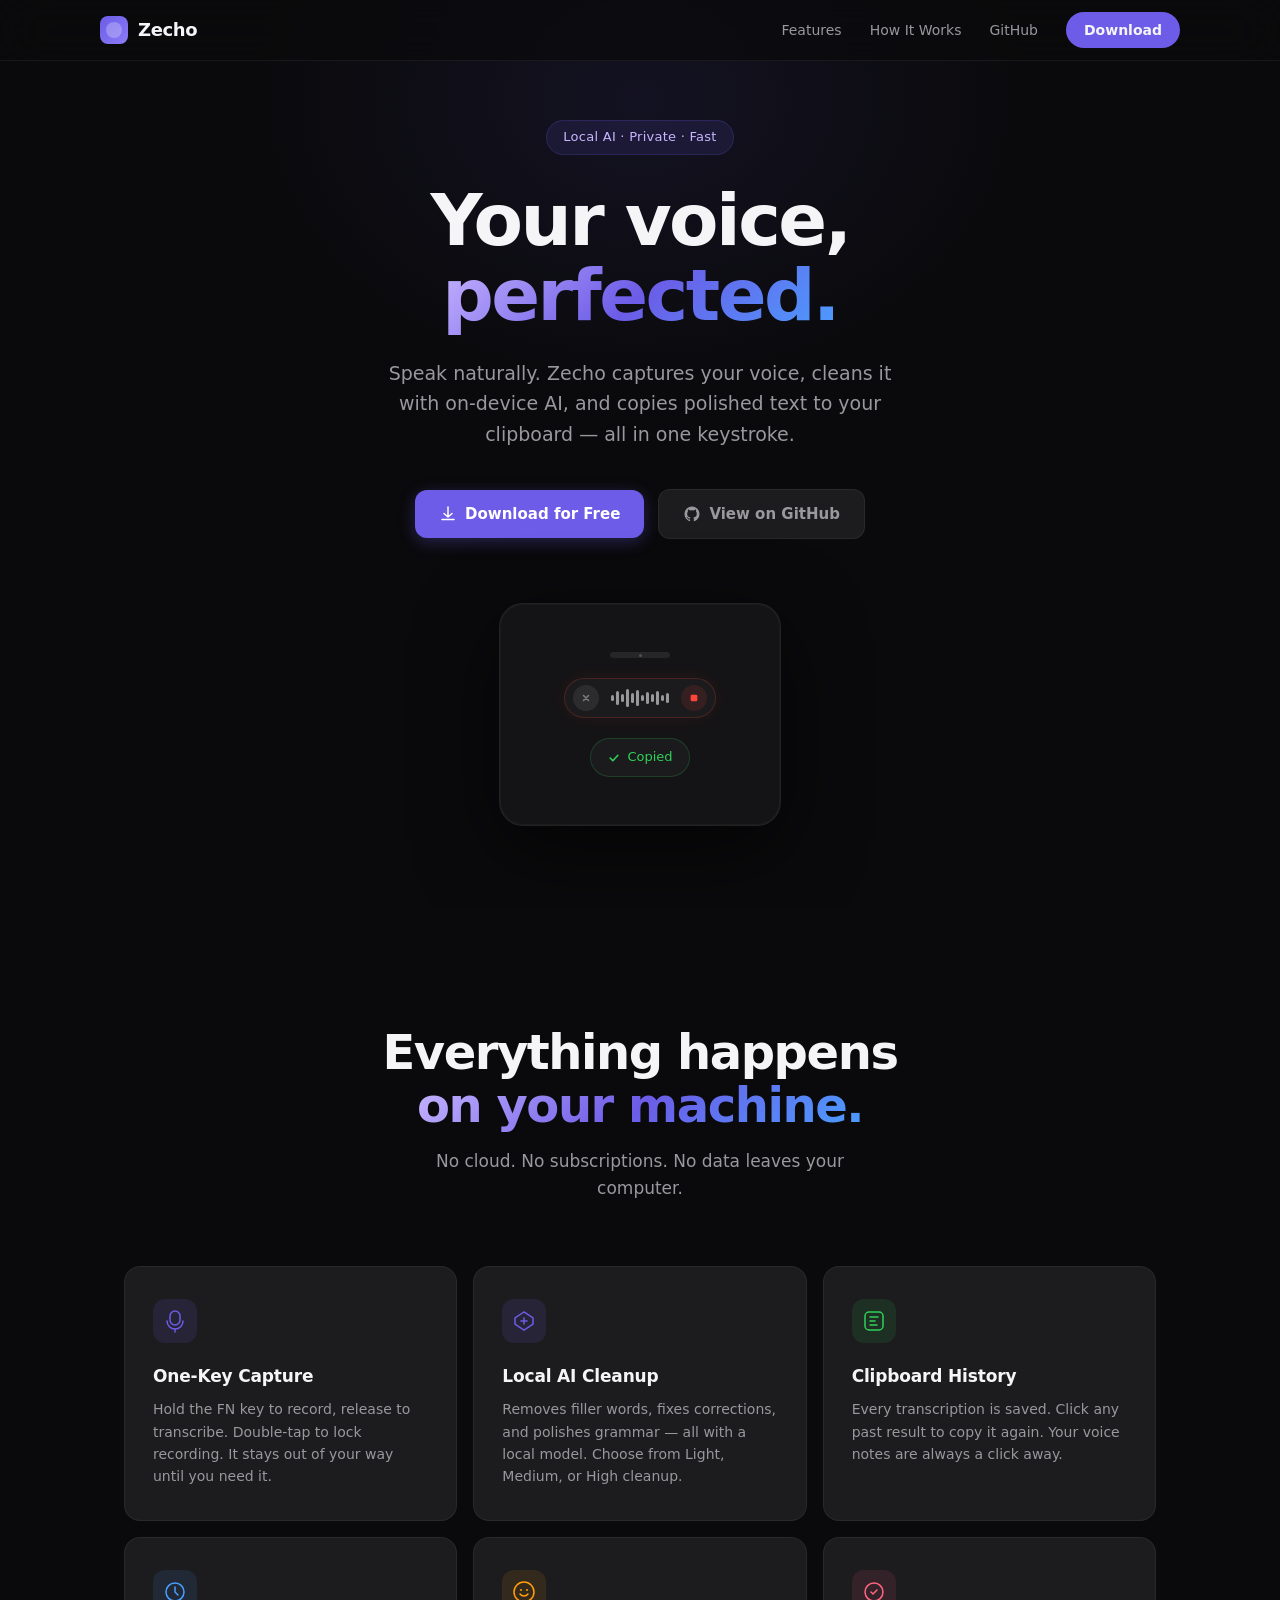
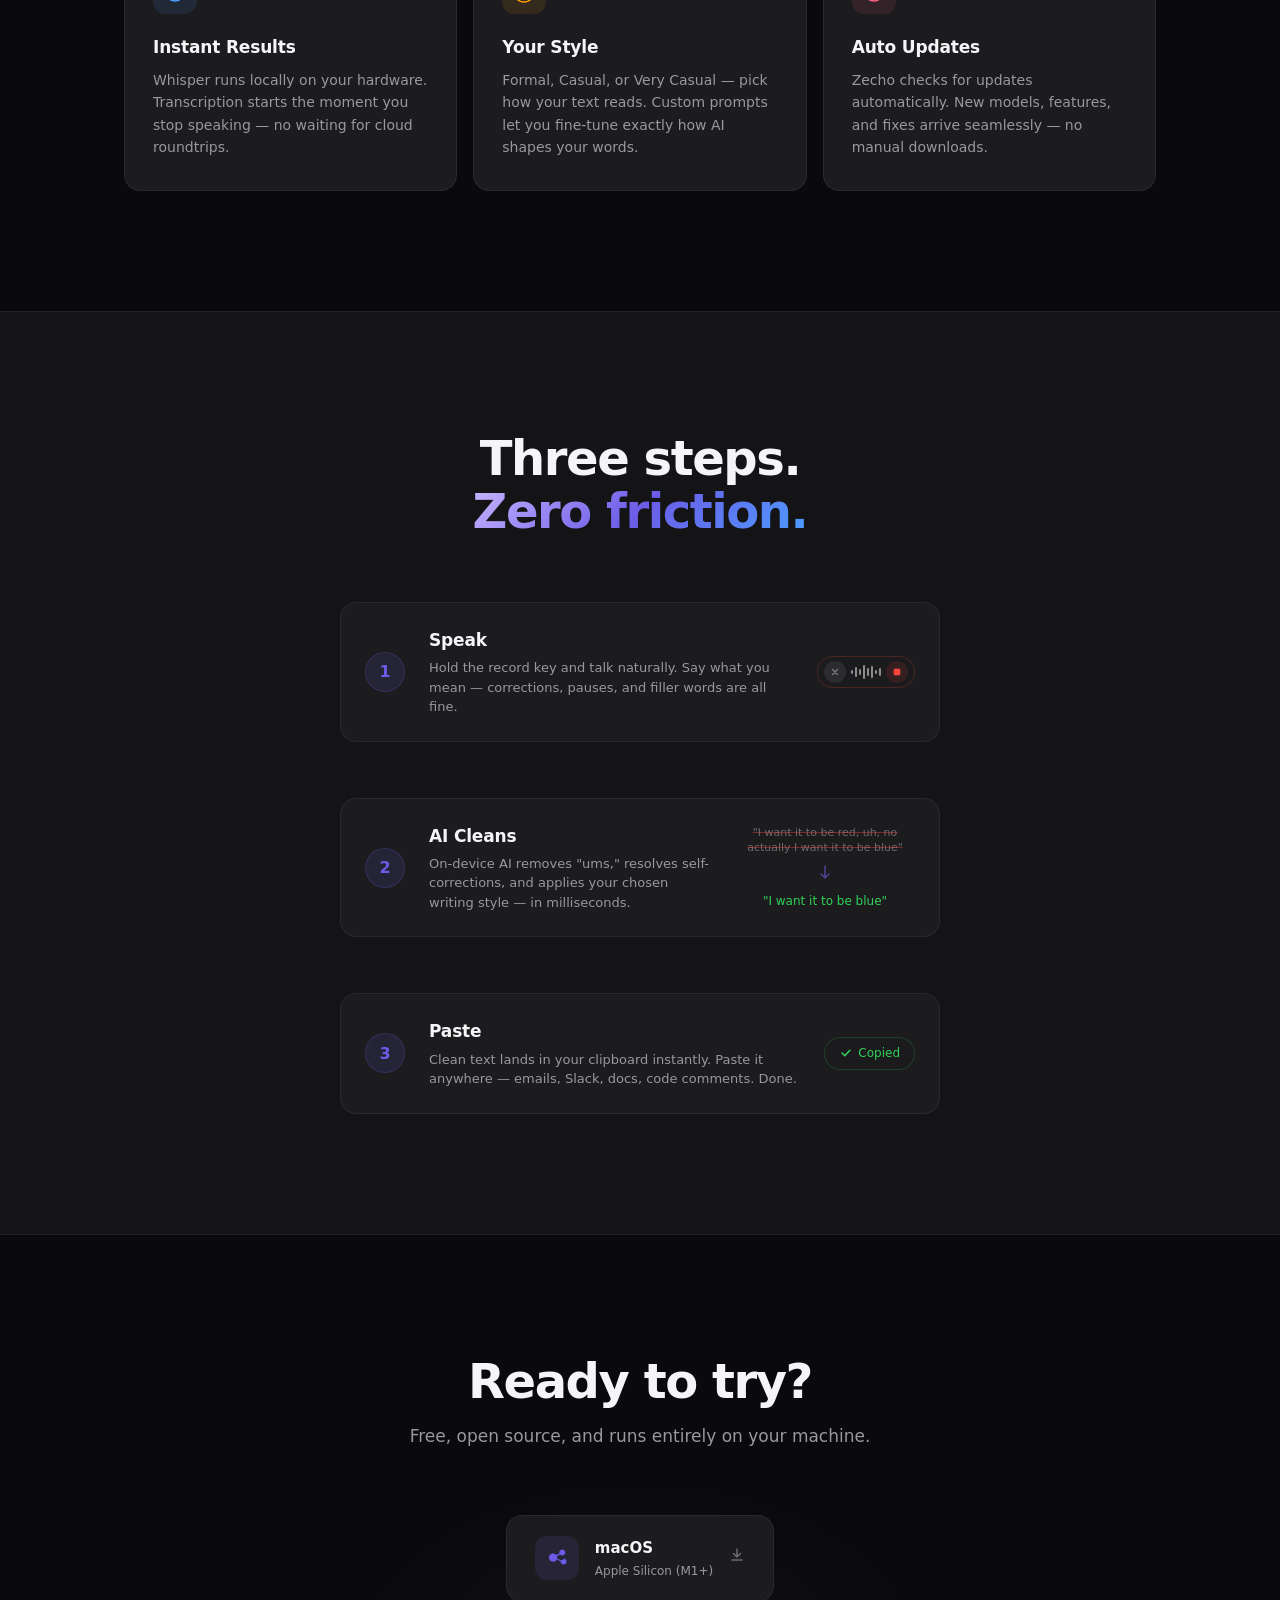
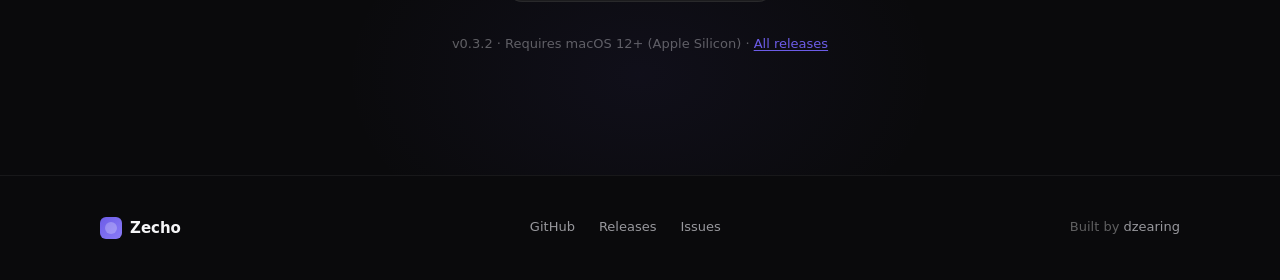
==== commit 09821982: "Update homepage to v0.3.2" ====
--- a/docs/index.html
+++ b/docs/index.html
@@ -264,7 +264,7 @@
         <p>Free, open source, and runs entirely on your machine.</p>
       </div>
       <div class="download-cards">
-        <a href="https://github.com/dzearing/zecho/releases/download/v0.3.1/Zecho_0.3.1_aarch64.dmg" class="download-card">
+        <a href="https://github.com/dzearing/zecho/releases/download/v0.3.2/Zecho_0.3.2_aarch64.dmg" class="download-card">
           <div class="download-icon">
             <svg width="32" height="32" viewBox="0 0 32 32" fill="none">
               <path d="M22.5 17.5c-.87 0-1.65.37-2.2.96l-4.15-2.08c.05-.25.08-.5.08-.76 0-.45-.08-.88-.22-1.28l3.16-1.81c.55.53 1.3.85 2.13.85 1.66 0 3-1.34 3-3s-1.34-3-3-3-3 1.34-3 3c0 .31.05.61.14.89l-3.17 1.82c-.75-.98-1.93-1.61-3.27-1.61-2.27 0-4.12 1.85-4.12 4.12s1.85 4.12 4.12 4.12c1.64 0 3.05-.96 3.72-2.34l3.86 1.93c-.01.09-.01.18-.01.28 0 1.66 1.34 3 3 3s3-1.34 3-3-1.34-3.19-3-3.19z" fill="currentColor"/>
@@ -282,7 +282,7 @@
         </a>
       </div>
       <p class="download-note">
-        v0.3.1 &middot; Requires macOS 12+ (Apple Silicon) &middot;
+        v0.3.2 &middot; Requires macOS 12+ (Apple Silicon) &middot;
         <a href="https://github.com/dzearing/zecho/releases">All releases</a>
       </p>
     </div>
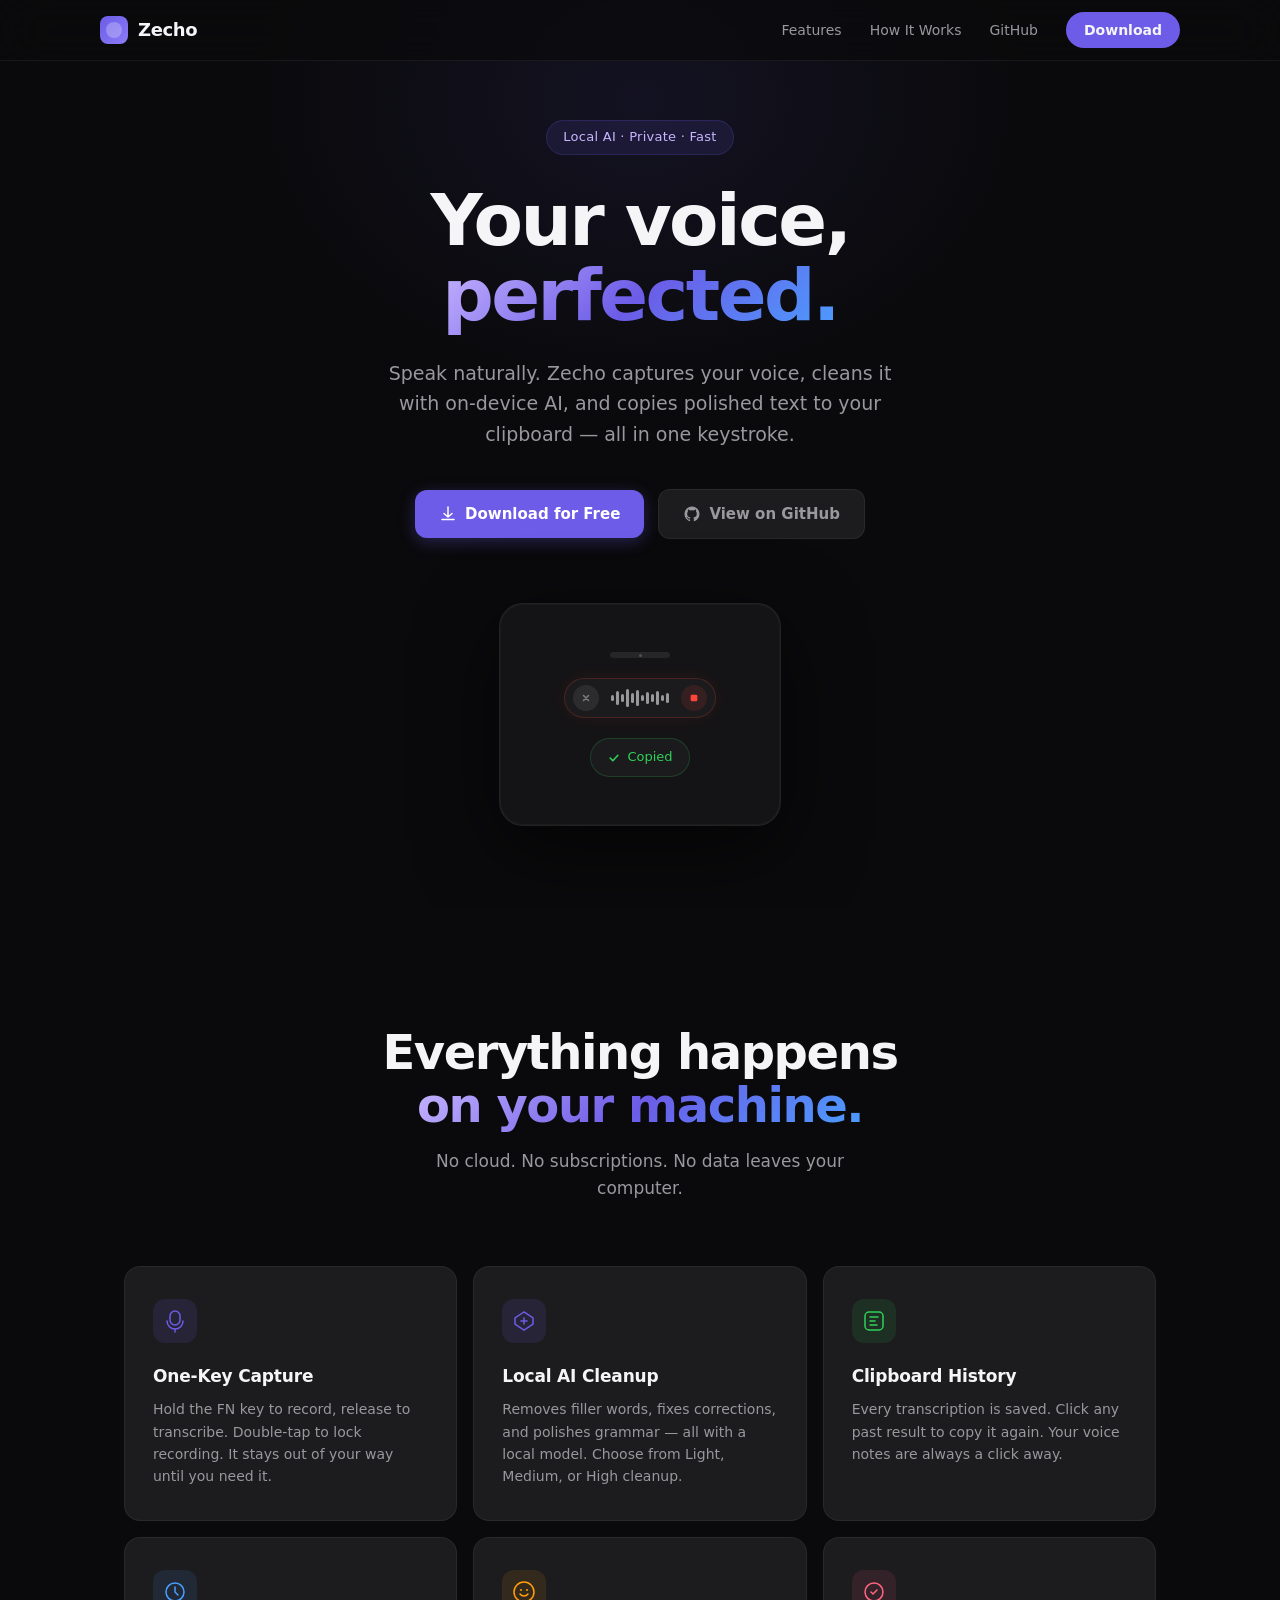
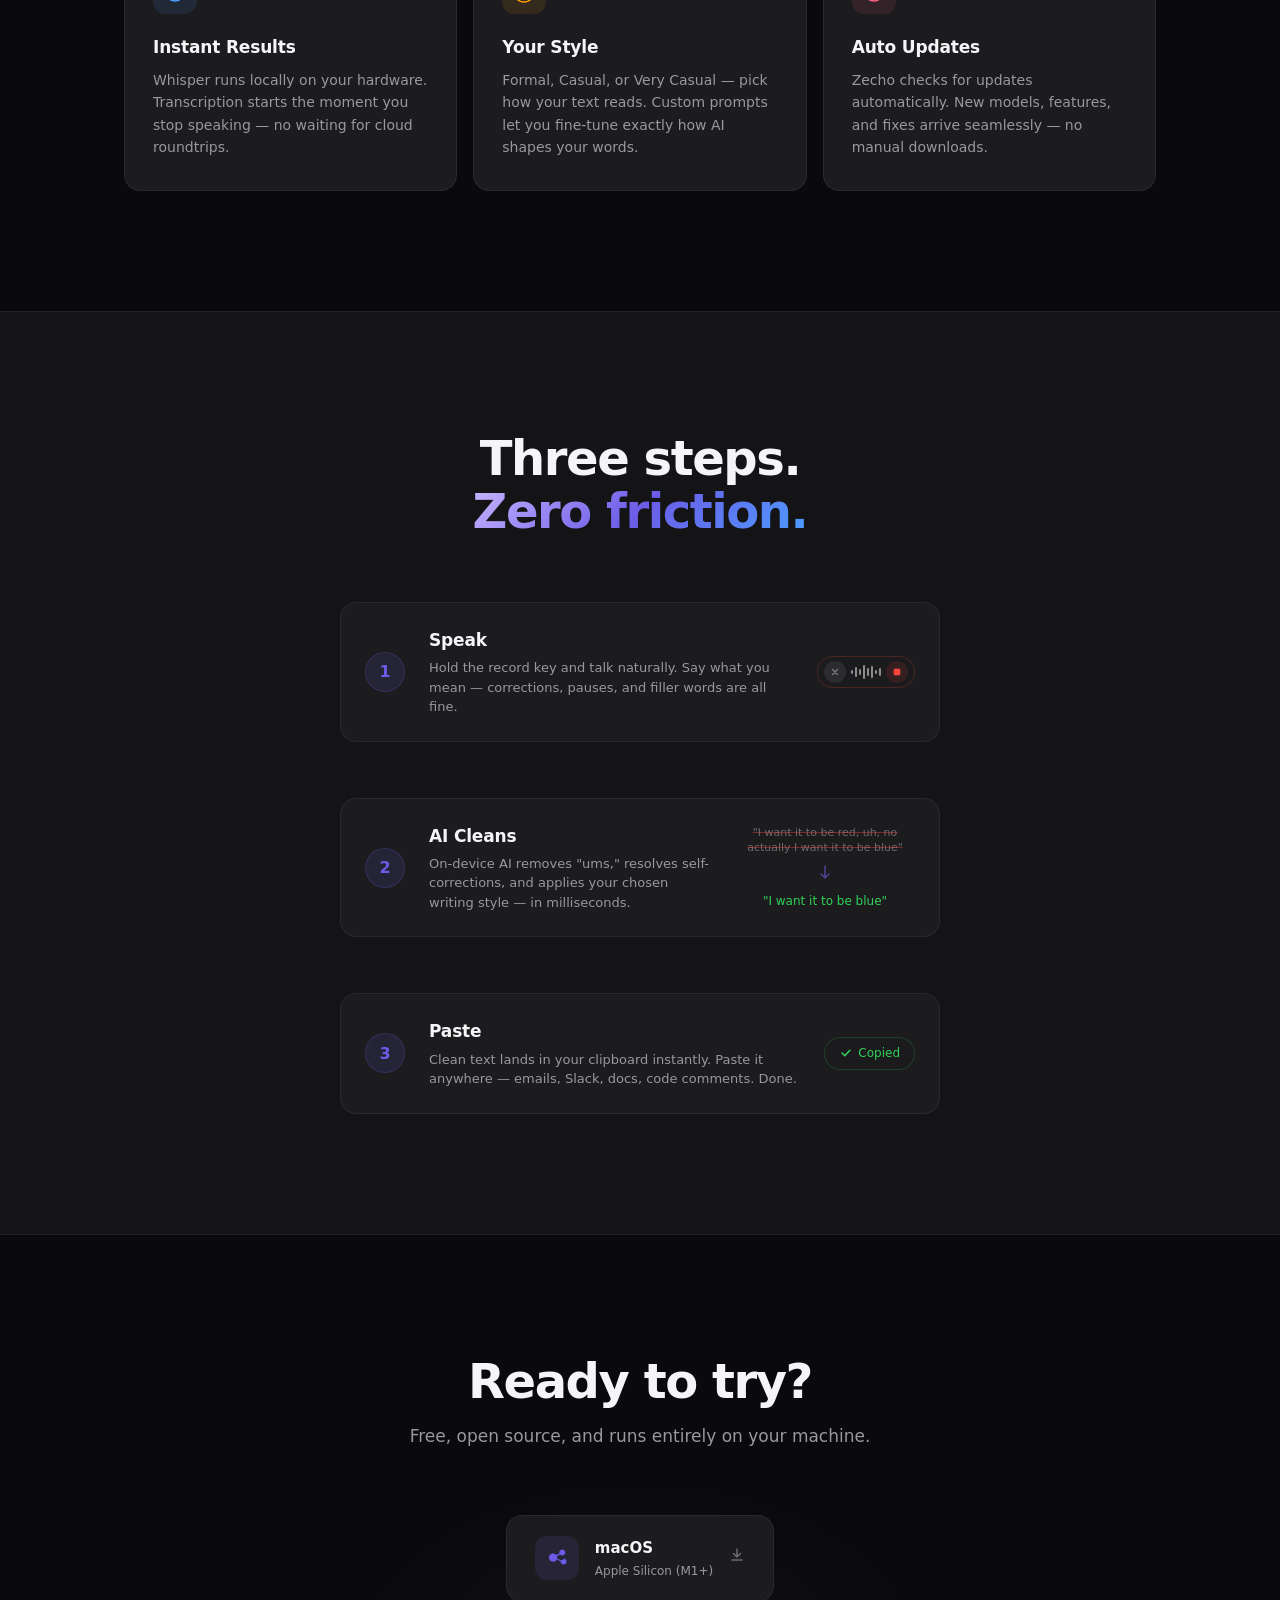
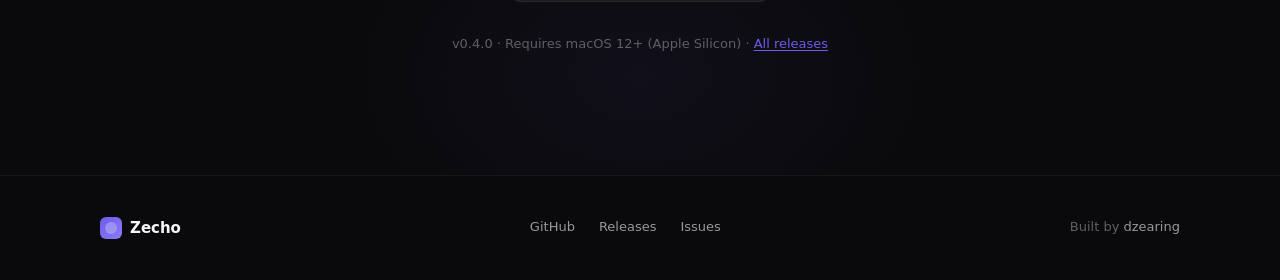
==== commit 18d59921: "Update homepage to v0.4.0" ====
--- a/docs/index.html
+++ b/docs/index.html
@@ -264,7 +264,7 @@
         <p>Free, open source, and runs entirely on your machine.</p>
       </div>
       <div class="download-cards">
-        <a href="https://github.com/dzearing/zecho/releases/download/v0.3.2/Zecho_0.3.2_aarch64.dmg" class="download-card">
+        <a href="https://github.com/dzearing/zecho/releases/download/v0.4.0/Zecho_0.4.0_aarch64.dmg" class="download-card">
           <div class="download-icon">
             <svg width="32" height="32" viewBox="0 0 32 32" fill="none">
               <path d="M22.5 17.5c-.87 0-1.65.37-2.2.96l-4.15-2.08c.05-.25.08-.5.08-.76 0-.45-.08-.88-.22-1.28l3.16-1.81c.55.53 1.3.85 2.13.85 1.66 0 3-1.34 3-3s-1.34-3-3-3-3 1.34-3 3c0 .31.05.61.14.89l-3.17 1.82c-.75-.98-1.93-1.61-3.27-1.61-2.27 0-4.12 1.85-4.12 4.12s1.85 4.12 4.12 4.12c1.64 0 3.05-.96 3.72-2.34l3.86 1.93c-.01.09-.01.18-.01.28 0 1.66 1.34 3 3 3s3-1.34 3-3-1.34-3.19-3-3.19z" fill="currentColor"/>
@@ -282,7 +282,7 @@
         </a>
       </div>
       <p class="download-note">
-        v0.3.2 &middot; Requires macOS 12+ (Apple Silicon) &middot;
+        v0.4.0 &middot; Requires macOS 12+ (Apple Silicon) &middot;
         <a href="https://github.com/dzearing/zecho/releases">All releases</a>
       </p>
     </div>
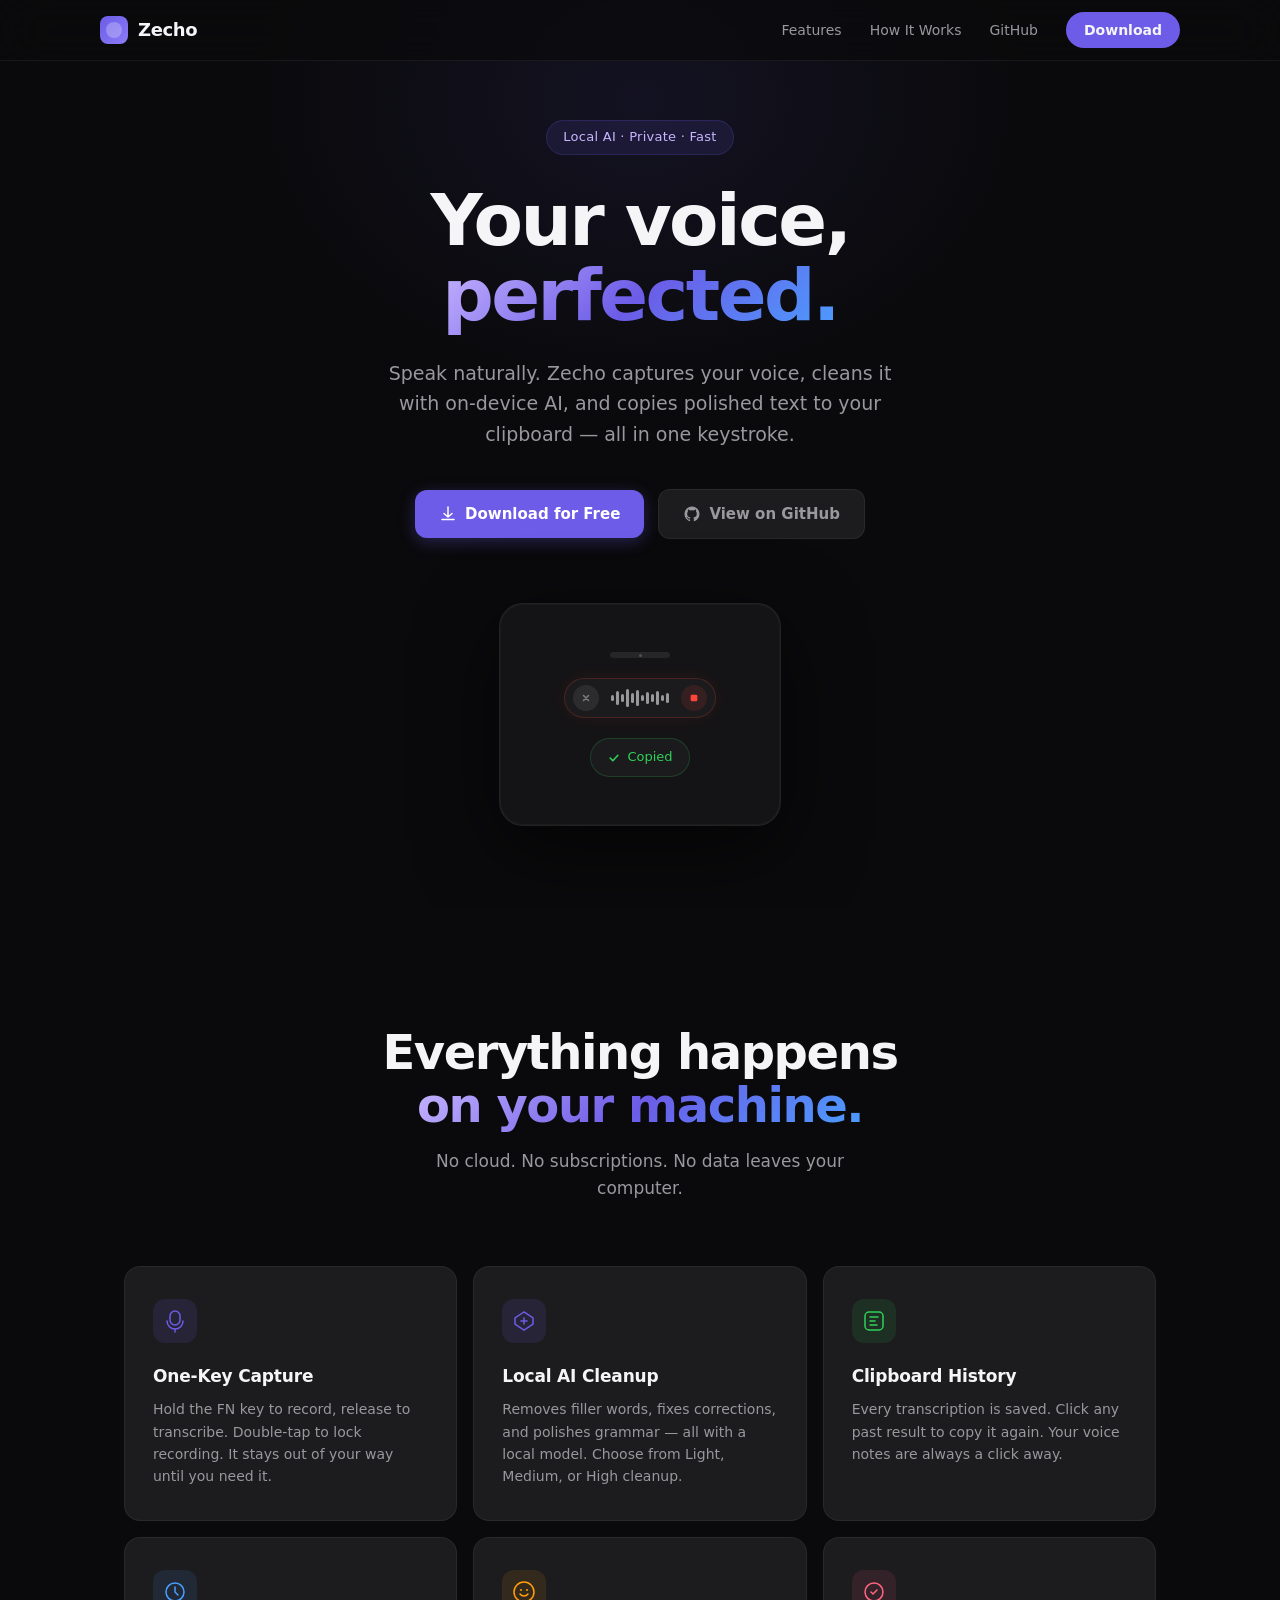
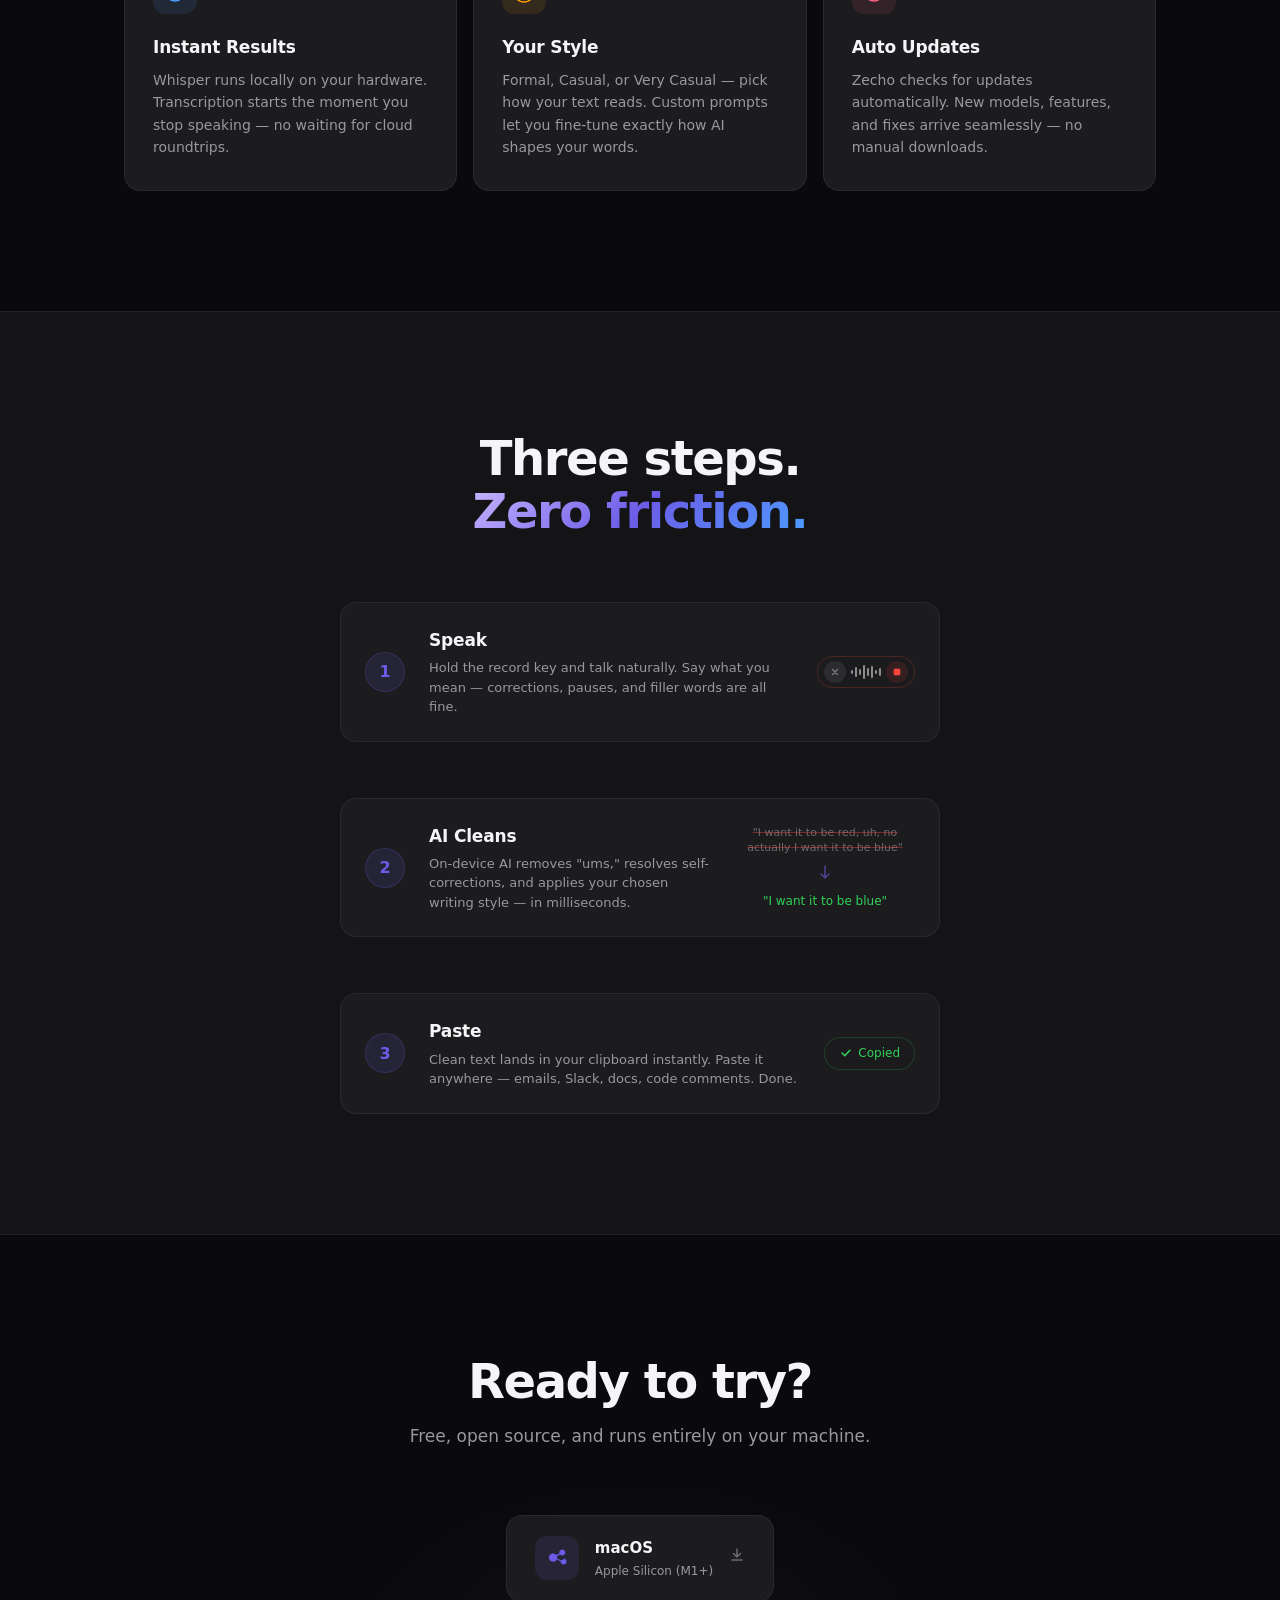
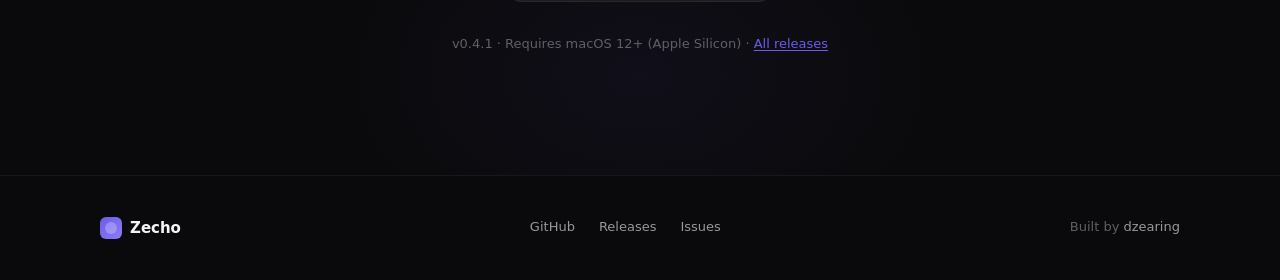
==== commit bb36e2d2: "Update homepage to v0.4.1" ====
--- a/docs/index.html
+++ b/docs/index.html
@@ -264,7 +264,7 @@
         <p>Free, open source, and runs entirely on your machine.</p>
       </div>
       <div class="download-cards">
-        <a href="https://github.com/dzearing/zecho/releases/download/v0.4.0/Zecho_0.4.0_aarch64.dmg" class="download-card">
+        <a href="https://github.com/dzearing/zecho/releases/download/v0.4.1/Zecho_0.4.1_aarch64.dmg" class="download-card">
           <div class="download-icon">
             <svg width="32" height="32" viewBox="0 0 32 32" fill="none">
               <path d="M22.5 17.5c-.87 0-1.65.37-2.2.96l-4.15-2.08c.05-.25.08-.5.08-.76 0-.45-.08-.88-.22-1.28l3.16-1.81c.55.53 1.3.85 2.13.85 1.66 0 3-1.34 3-3s-1.34-3-3-3-3 1.34-3 3c0 .31.05.61.14.89l-3.17 1.82c-.75-.98-1.93-1.61-3.27-1.61-2.27 0-4.12 1.85-4.12 4.12s1.85 4.12 4.12 4.12c1.64 0 3.05-.96 3.72-2.34l3.86 1.93c-.01.09-.01.18-.01.28 0 1.66 1.34 3 3 3s3-1.34 3-3-1.34-3.19-3-3.19z" fill="currentColor"/>
@@ -282,7 +282,7 @@
         </a>
       </div>
       <p class="download-note">
-        v0.4.0 &middot; Requires macOS 12+ (Apple Silicon) &middot;
+        v0.4.1 &middot; Requires macOS 12+ (Apple Silicon) &middot;
         <a href="https://github.com/dzearing/zecho/releases">All releases</a>
       </p>
     </div>
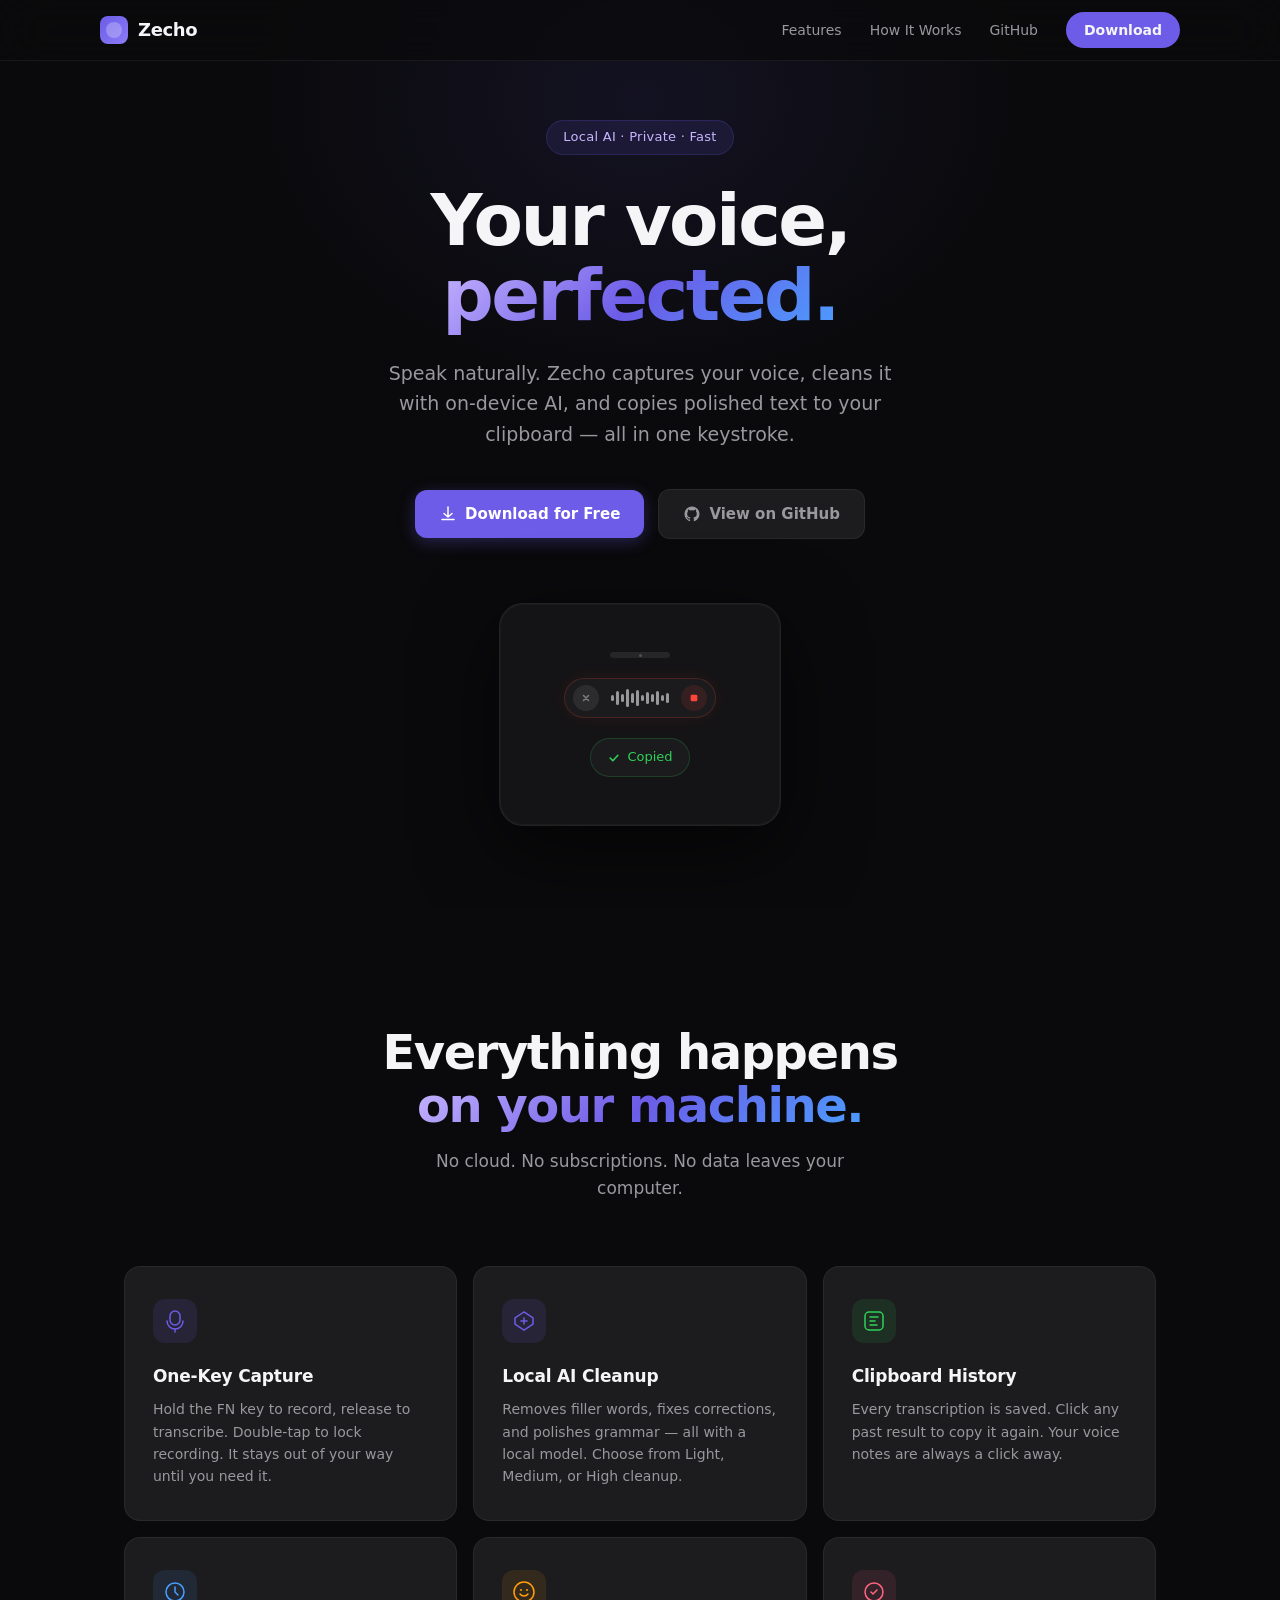
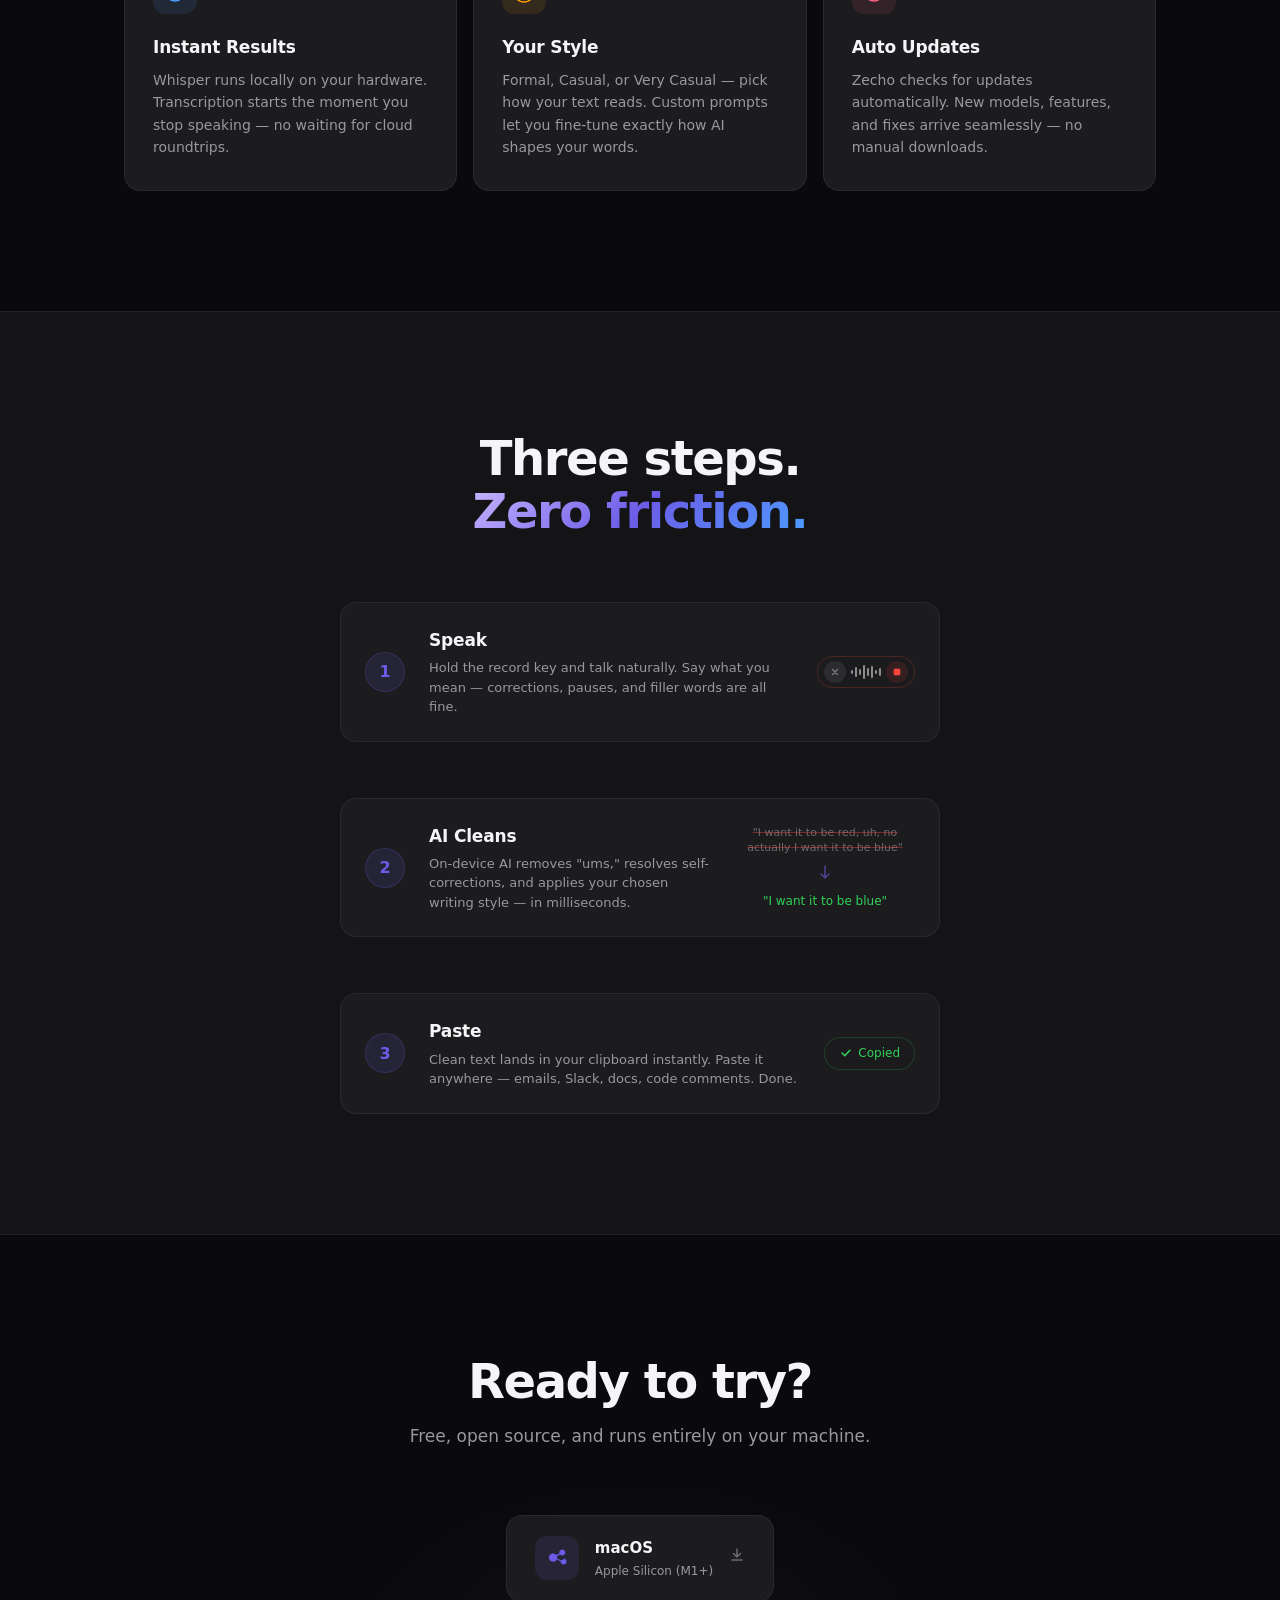
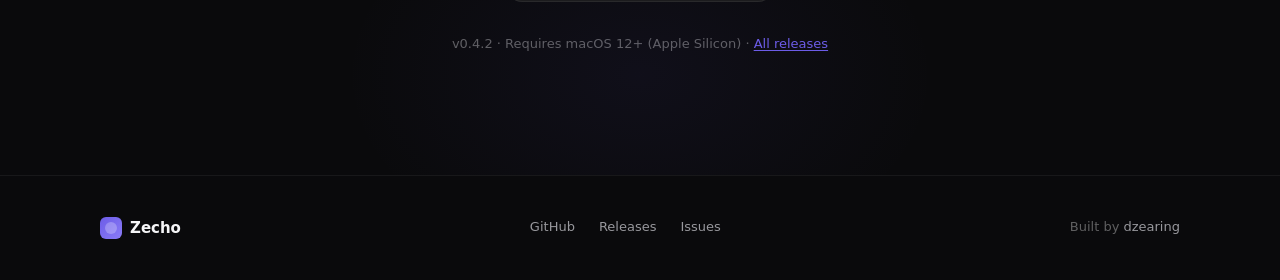
==== commit bfeae36d: "Update homepage to v0.4.2" ====
--- a/docs/index.html
+++ b/docs/index.html
@@ -264,7 +264,7 @@
         <p>Free, open source, and runs entirely on your machine.</p>
       </div>
       <div class="download-cards">
-        <a href="https://github.com/dzearing/zecho/releases/download/v0.4.1/Zecho_0.4.1_aarch64.dmg" class="download-card">
+        <a href="https://github.com/dzearing/zecho/releases/download/v0.4.2/Zecho_0.4.2_aarch64.dmg" class="download-card">
           <div class="download-icon">
             <svg width="32" height="32" viewBox="0 0 32 32" fill="none">
               <path d="M22.5 17.5c-.87 0-1.65.37-2.2.96l-4.15-2.08c.05-.25.08-.5.08-.76 0-.45-.08-.88-.22-1.28l3.16-1.81c.55.53 1.3.85 2.13.85 1.66 0 3-1.34 3-3s-1.34-3-3-3-3 1.34-3 3c0 .31.05.61.14.89l-3.17 1.82c-.75-.98-1.93-1.61-3.27-1.61-2.27 0-4.12 1.85-4.12 4.12s1.85 4.12 4.12 4.12c1.64 0 3.05-.96 3.72-2.34l3.86 1.93c-.01.09-.01.18-.01.28 0 1.66 1.34 3 3 3s3-1.34 3-3-1.34-3.19-3-3.19z" fill="currentColor"/>
@@ -282,7 +282,7 @@
         </a>
       </div>
       <p class="download-note">
-        v0.4.1 &middot; Requires macOS 12+ (Apple Silicon) &middot;
+        v0.4.2 &middot; Requires macOS 12+ (Apple Silicon) &middot;
         <a href="https://github.com/dzearing/zecho/releases">All releases</a>
       </p>
     </div>
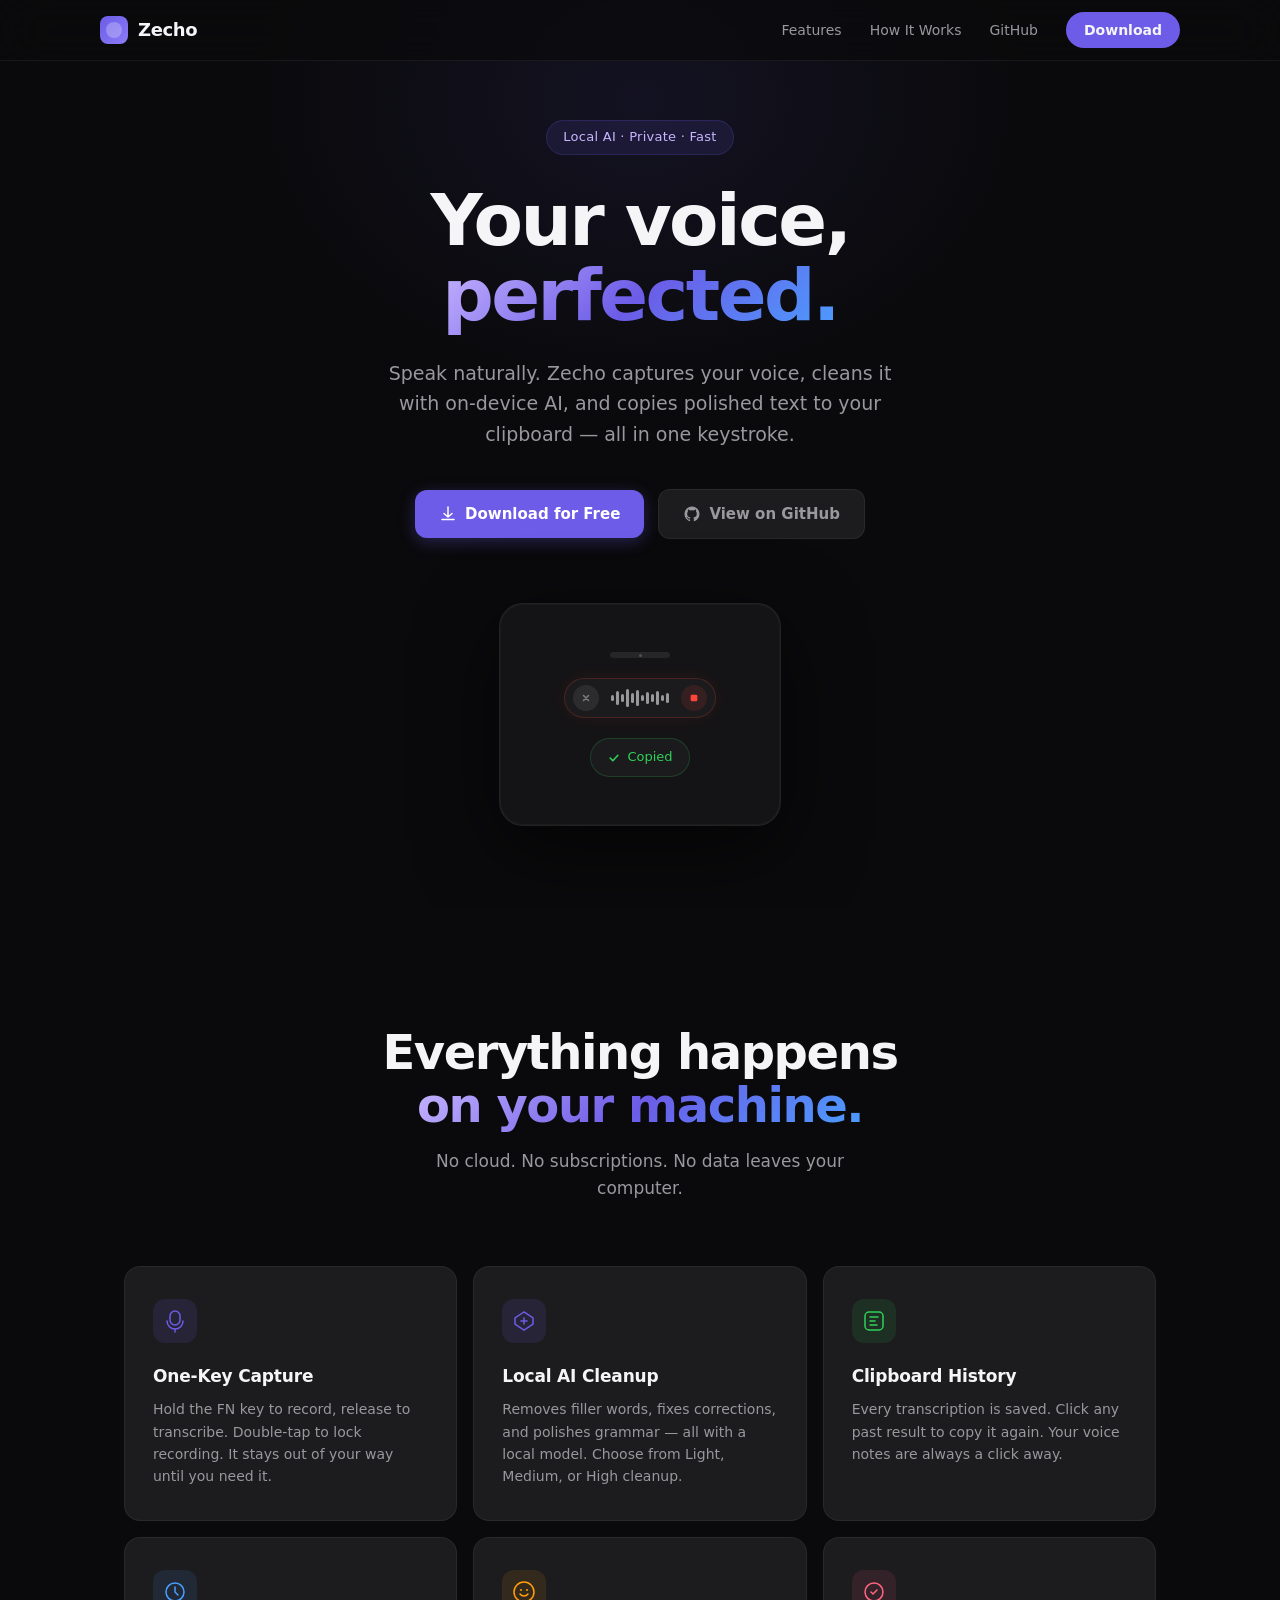
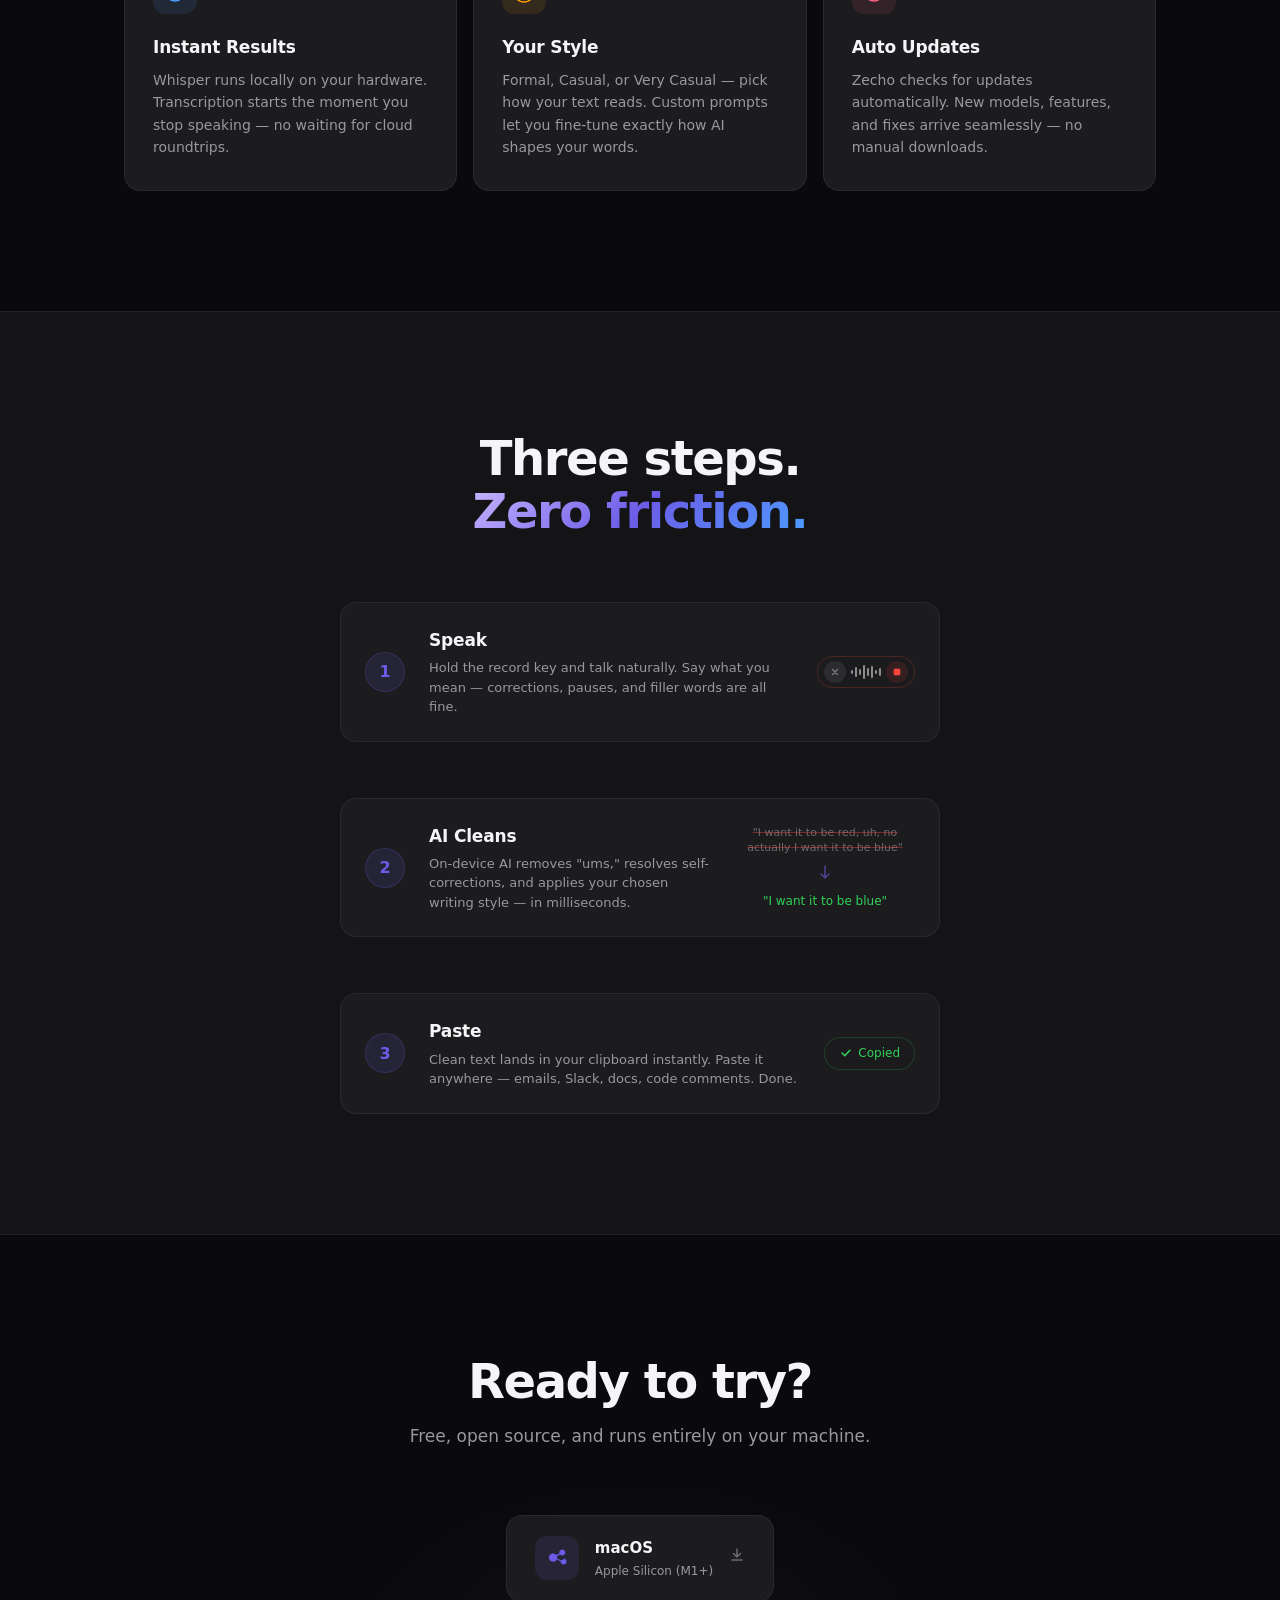
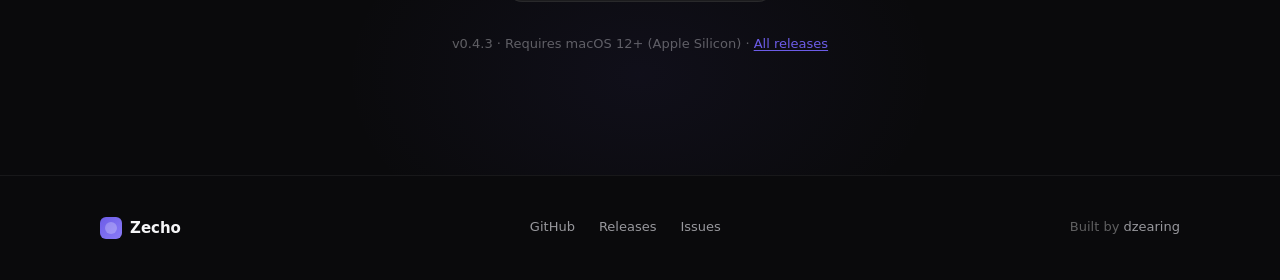
==== commit 3ec00f47: "Update homepage to v0.4.3" ====
--- a/docs/index.html
+++ b/docs/index.html
@@ -264,7 +264,7 @@
         <p>Free, open source, and runs entirely on your machine.</p>
       </div>
       <div class="download-cards">
-        <a href="https://github.com/dzearing/zecho/releases/download/v0.4.2/Zecho_0.4.2_aarch64.dmg" class="download-card">
+        <a href="https://github.com/dzearing/zecho/releases/download/v0.4.3/Zecho_0.4.3_aarch64.dmg" class="download-card">
           <div class="download-icon">
             <svg width="32" height="32" viewBox="0 0 32 32" fill="none">
               <path d="M22.5 17.5c-.87 0-1.65.37-2.2.96l-4.15-2.08c.05-.25.08-.5.08-.76 0-.45-.08-.88-.22-1.28l3.16-1.81c.55.53 1.3.85 2.13.85 1.66 0 3-1.34 3-3s-1.34-3-3-3-3 1.34-3 3c0 .31.05.61.14.89l-3.17 1.82c-.75-.98-1.93-1.61-3.27-1.61-2.27 0-4.12 1.85-4.12 4.12s1.85 4.12 4.12 4.12c1.64 0 3.05-.96 3.72-2.34l3.86 1.93c-.01.09-.01.18-.01.28 0 1.66 1.34 3 3 3s3-1.34 3-3-1.34-3.19-3-3.19z" fill="currentColor"/>
@@ -282,7 +282,7 @@
         </a>
       </div>
       <p class="download-note">
-        v0.4.2 &middot; Requires macOS 12+ (Apple Silicon) &middot;
+        v0.4.3 &middot; Requires macOS 12+ (Apple Silicon) &middot;
         <a href="https://github.com/dzearing/zecho/releases">All releases</a>
       </p>
     </div>
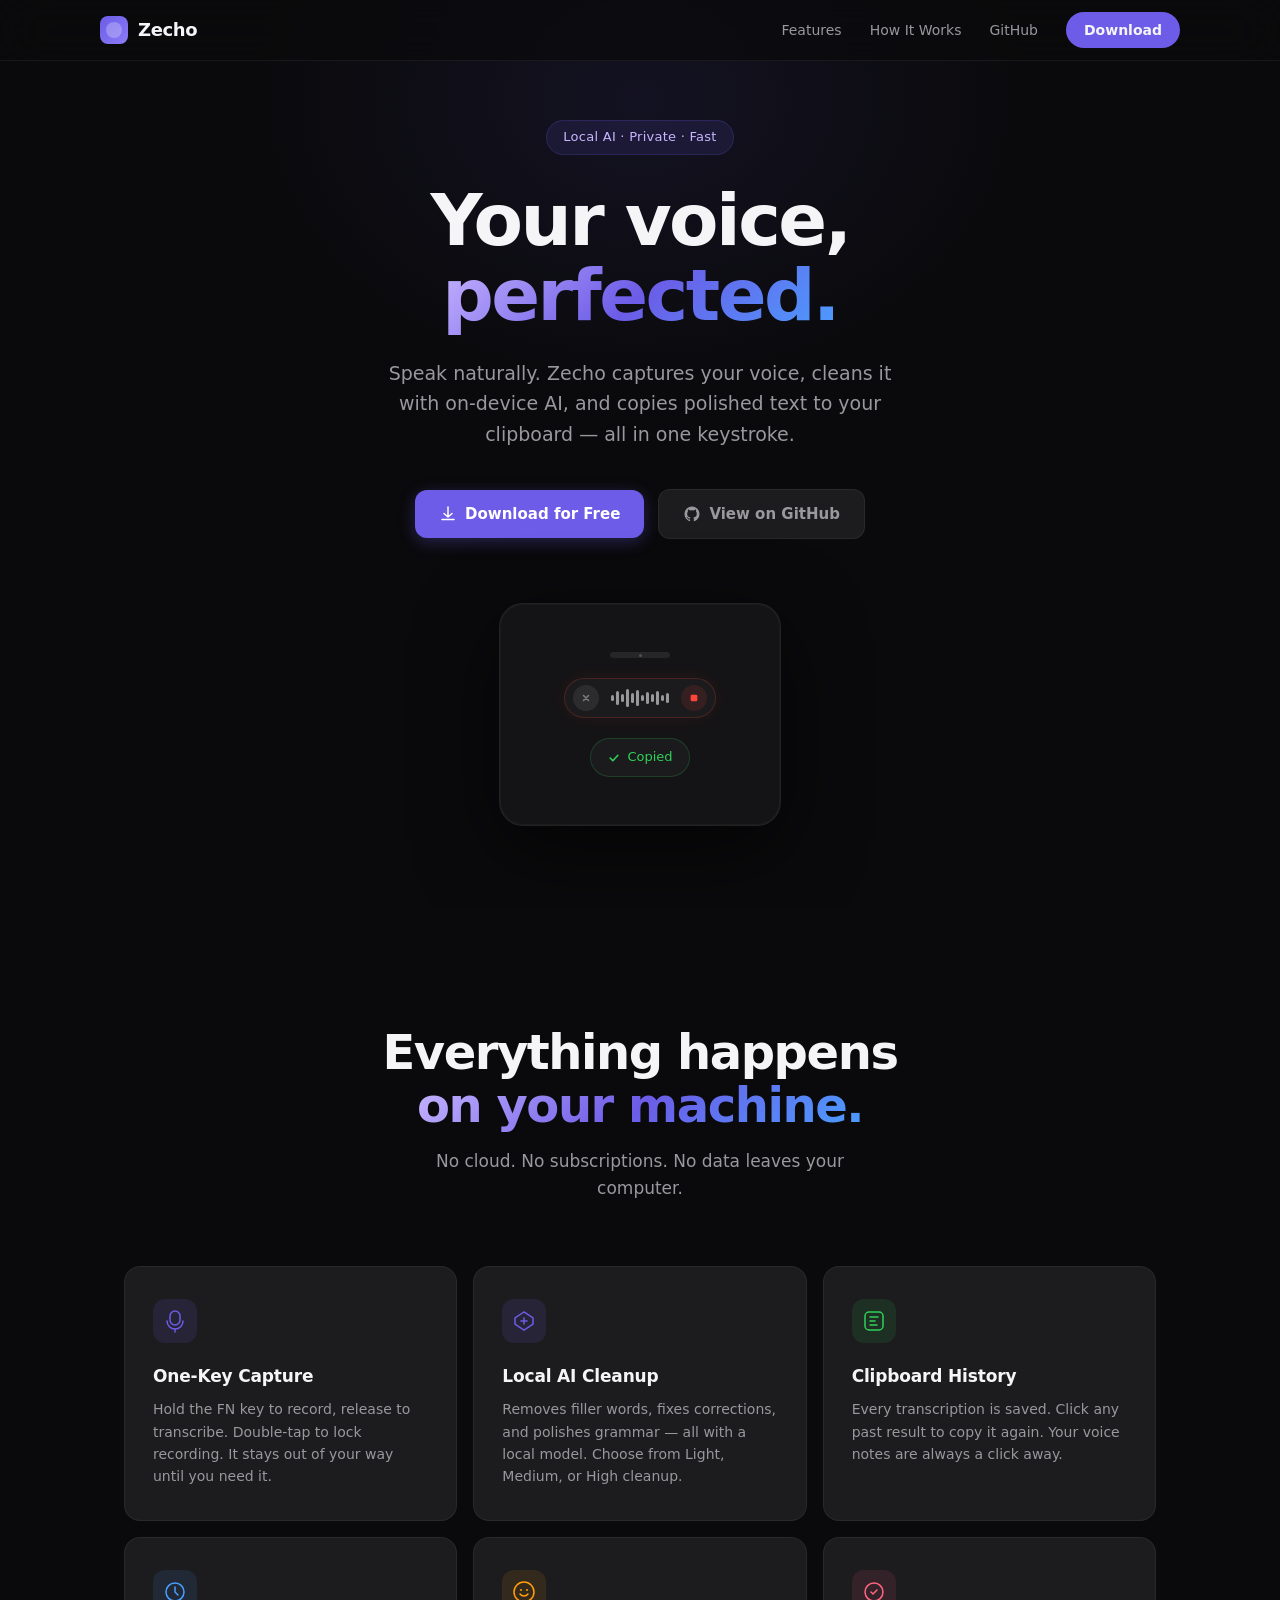
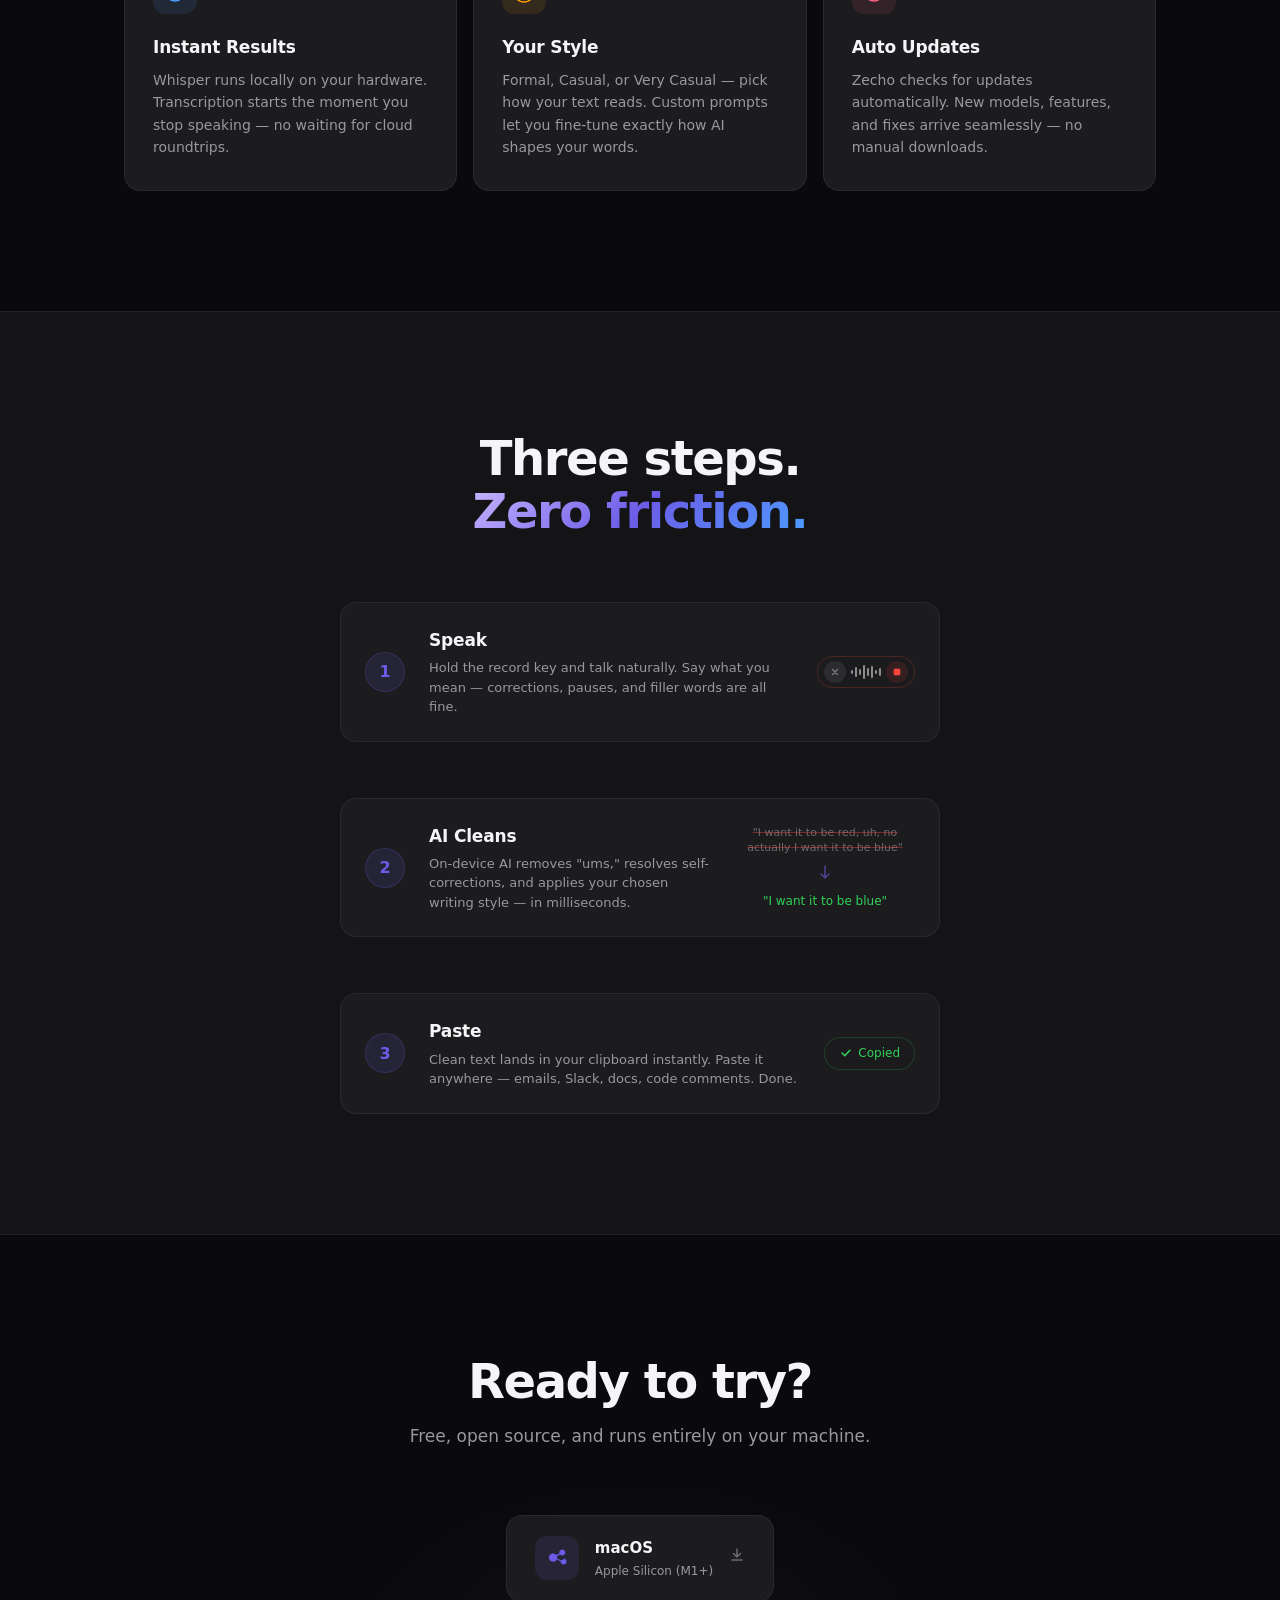
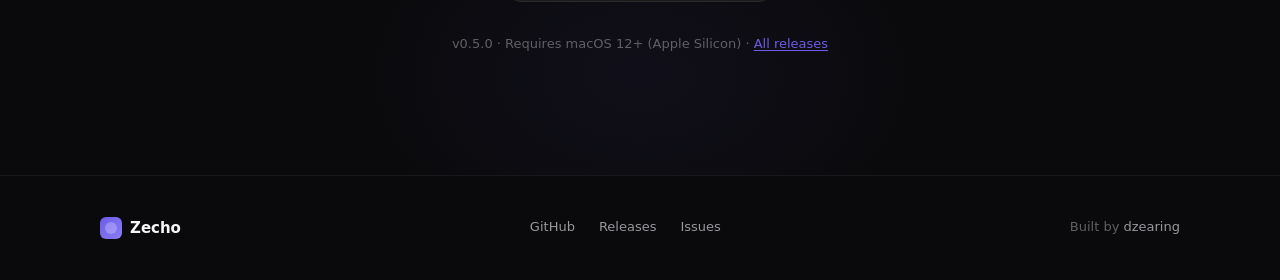
==== commit 96bba615: "Update homepage to v0.5.0" ====
--- a/docs/index.html
+++ b/docs/index.html
@@ -264,7 +264,7 @@
         <p>Free, open source, and runs entirely on your machine.</p>
       </div>
       <div class="download-cards">
-        <a href="https://github.com/dzearing/zecho/releases/download/v0.4.3/Zecho_0.4.3_aarch64.dmg" class="download-card">
+        <a href="https://github.com/dzearing/zecho/releases/download/v0.5.0/Zecho_0.5.0_aarch64.dmg" class="download-card">
           <div class="download-icon">
             <svg width="32" height="32" viewBox="0 0 32 32" fill="none">
               <path d="M22.5 17.5c-.87 0-1.65.37-2.2.96l-4.15-2.08c.05-.25.08-.5.08-.76 0-.45-.08-.88-.22-1.28l3.16-1.81c.55.53 1.3.85 2.13.85 1.66 0 3-1.34 3-3s-1.34-3-3-3-3 1.34-3 3c0 .31.05.61.14.89l-3.17 1.82c-.75-.98-1.93-1.61-3.27-1.61-2.27 0-4.12 1.85-4.12 4.12s1.85 4.12 4.12 4.12c1.64 0 3.05-.96 3.72-2.34l3.86 1.93c-.01.09-.01.18-.01.28 0 1.66 1.34 3 3 3s3-1.34 3-3-1.34-3.19-3-3.19z" fill="currentColor"/>
@@ -282,7 +282,7 @@
         </a>
       </div>
       <p class="download-note">
-        v0.4.3 &middot; Requires macOS 12+ (Apple Silicon) &middot;
+        v0.5.0 &middot; Requires macOS 12+ (Apple Silicon) &middot;
         <a href="https://github.com/dzearing/zecho/releases">All releases</a>
       </p>
     </div>
